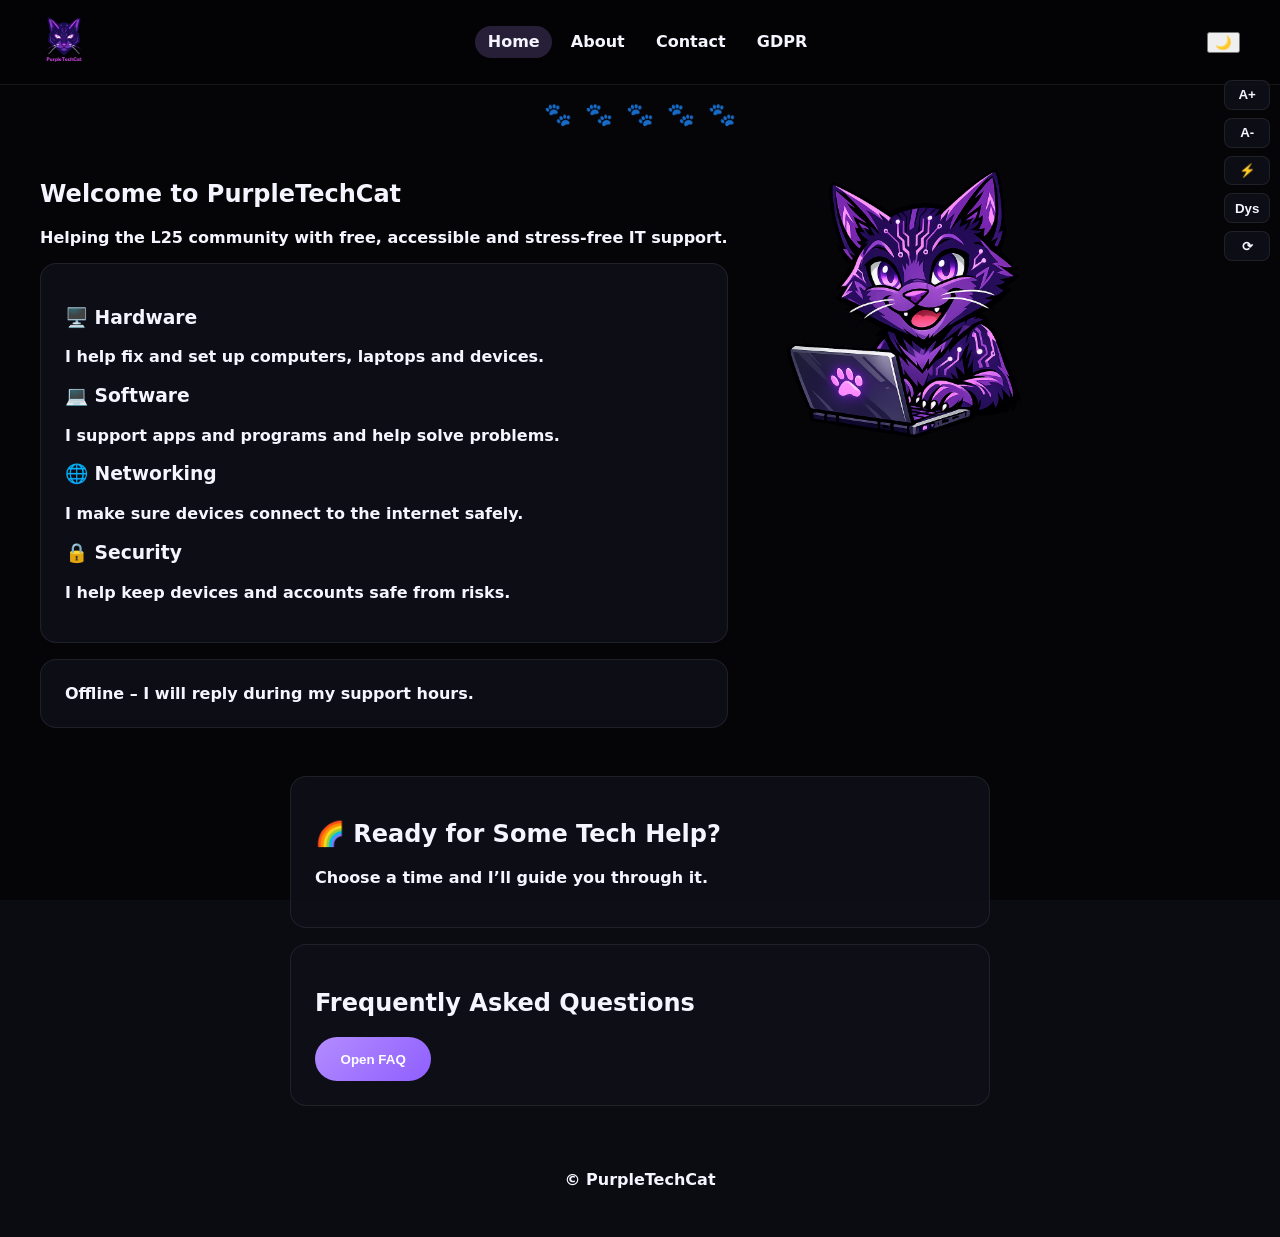
==== index.html @ 5ca33fa0 "Update stylesheet and script version in index.html" ====
<!DOCTYPE html>
<html lang="en">
<head>
  <meta charset="UTF-8">
  <meta name="viewport" content="width=device-width, initial-scale=1.0">
  <title>PurpleTechCat – Home</title>
  <link rel="stylesheet" href="styles.css?v=16">
</head>

<body class="theme-dark">

<header class="site-header">
  <div class="nav-container">
    <a href="index.html" class="logo">
      <img src="purpletechcatlogo.png" alt="PurpleTechCat Logo">
    </a>

    <nav>
      <a href="index.html" class="active">Home</a>
      <a href="about.html">About</a>
      <a href="contact.html">Contact</a>
      <a href="gdpr.html">GDPR</a>
    </nav>

    <button id="theme-toggle" class="theme-toggle-btn" aria-label="Toggle dark or light mode">🌙</button>
  </div>
</header>

<main id="main-content">

  <!-- Paw Animation -->
  <div class="paw-track">
    <span class="paw">🐾</span>
    <span class="paw">🐾</span>
    <span class="paw">🐾</span>
    <span class="paw">🐾</span>
    <span class="paw">🐾</span>
  </div>

  <!-- Accessibility Toolbar -->
  <div class="accessibility-toolbar" aria-label="Accessibility tools" role="region">
    <button type="button" class="a11y-btn" id="a11y-font-inc">A+</button>
    <button type="button" class="a11y-btn" id="a11y-font-dec">A-</button>
    <button type="button" class="a11y-btn" id="a11y-contrast-toggle">⚡</button>
    <button type="button" class="a11y-btn" id="a11y-dyslexic-toggle">Dys</button>
    <button type="button" class="a11y-btn" id="a11y-reset">⟳</button>
  </div>

  <!-- TWO-COLUMN LAYOUT -->
  <div class="content-with-cat">

    <!-- LEFT COLUMN -->
    <div class="content-left">

      <section class="hero">
        <h1 class="typing">Welcome to PurpleTechCat</h1>
        <p>Helping the L25 community with free, accessible and stress‑free IT support.</p>
      </section>

      <section class="card" aria-label="IT support services">
        <div class="service-card"><h3>🖥️ Hardware</h3><p>I help fix and set up computers, laptops and devices.</p></div>
        <div class="service-card"><h3>💻 Software</h3><p>I support apps and programs and help solve problems.</p></div>
        <div class="service-card"><h3>🌐 Networking</h3><p>I make sure devices connect to the internet safely.</p></div>
        <div class="service-card"><h3>🔒 Security</h3><p>I help keep devices and accounts safe from risks.</p></div>
      </section>

      <section class="card" aria-live="polite">
        <div id="statusBox"><span id="statusText">Checking status...</span></div>
      </section>

    </div>

    <!-- RIGHT COLUMN -->
    <div class="cat-right">
      <img src="happyitcat.png" alt="Happy IT Cat">
    </div>

  </div>

  <!-- BOOK IT SUPPORT -->
  <section class="card">
    <h2>🌈 Ready for Some Tech Help?</h2>
    <p>Choose a time and I’ll guide you through it.</p>

    <div class="booking-frame">
      <link href="https://calendar.google.com/calendar/scheduling-button-script.css" rel="stylesheet">
      <script src="https://calendar.google.com/calendar/scheduling-button-script.js" async></script>
      <script>
        (function() {
          var target = document.currentScript;
          window.addEventListener('load', function() {
            calendar.schedulingButton.load({
              url: 'https://calendar.google.com/calendar/appointments/schedules/AcZssZ1Vgl9g2jaRL83QUdQ8HwgLPEZI0bfZwefRbj59JMho2mUd840d69fUmgsqsMQSJpaM_ph-lG-i?gv=true',
              color: '#8E24AA',
              label: "Book IT Support",
              target,
            });
          });
        })();
      </script>
    </div>
  </section>

  <!-- FAQ SECTION -->
  <section class="card faq-card">
    <h2>Frequently Asked Questions</h2>
    <button id="open-faq" class="purple-btn">Open FAQ</button>
  </section>

  <!-- FAQ MODAL -->
  <div id="faq-modal" class="faq-modal" aria-hidden="true">
    <div class="faq-content" role="dialog" aria-labelledby="faqTitle">
      <button id="close-faq" class="faq-close" aria-label="Close FAQ">×</button>

      <h2 id="faqTitle">PurpleTechCat – FAQ</h2>

      <div class="faq-item"><h3>What is PurpleTechCat?</h3><p>PurpleTechCat is my personal project where I offer free, friendly IT help for the L25 community.</p></div>
      <div class="faq-item"><h3>What can you help with?</h3><p>I can help with slow devices, Wi‑Fi issues, email problems, passwords, new device setup, online safety, and more.</p></div>
      <div class="faq-item"><h3>Do you support gaming?</h3><p>Yes — consoles, PC gaming, parental controls, and connection issues.</p></div>
      <div class="faq-item"><h3>Do you support primary school devices?</h3><p>Yes — laptops, tablets, logins, homework platforms, and safe browsing.</p></div>
      <div class="faq-item"><h3>Do you help with insured devices?</h3><p>Yes — I help diagnose issues and prepare information for claims.</p></div>
      <div class="faq-item"><h3>What can’t you do?</h3><p>I don’t repair hardware, visit homes, or work on business servers.</p></div>
      <div class="faq-item"><h3>Is your help really free?</h3><p>Yes — PurpleTechCat is a free community service.</p></div>
      <div class="faq-item"><h3>When will you reply?</h3><p>I reply during my support hours: Tue–Wed 6pm–10pm, Thu 8pm–10pm, Sat–Sun 7am–10am.</p></div>
      <div class="faq-item"><h3>How do you book support?</h3><p>Use the booking button above to choose a time.</p></div>
      <div class="faq-item"><h3>Is my information safe?</h3><p>Yes — I only ask for the details needed to help you.</p></div>

    </div>
  </div>

</main>

<footer class="site-footer">
  <p>© PurpleTechCat</p>
</footer>

<script src="main.js?v=16"></script>
</body>
</html>
---- styles.css ----
/* =========================================================
   ROOT VARIABLES
   ========================================================= */
:root {
  --bg-page: #0b0b12;
  --bg-card: rgba(15, 15, 25, 0.9);
  --text-main: #f5f5ff;
  --accent: #b38cff;
  --accent-soft: rgba(179, 140, 255, 0.2);
  --border-subtle: rgba(255, 255, 255, 0.08);
  --danger: #ff6b6b;
  --font-main: system-ui, -apple-system, "Segoe UI", sans-serif;
}

/* Light theme */
.theme-light {
  --bg-page: #f5f5ff;
  --bg-card: rgba(255,255,255,0.85);
  --text-main: #1a1a1a;
  --accent: #7a4cff;
  --accent-soft: rgba(122, 76, 255, 0.2);
  --border-subtle: rgba(0,0,0,0.1);
}

/* =========================================================
   BASE
   ========================================================= */
body {
  margin: 0;
  font-family: var(--font-main);
  color: var(--text-main);
  background: var(--bg-page);
  font-weight: bold;
  position: relative;
}

body::before {
  content: "";
  position: fixed;
  inset: 0;
  background: rgba(0,0,0,0.55);
  pointer-events: none;
  z-index: -1;
}

/* =========================================================
   HEADER
   ========================================================= */
.site-header {
  padding: 1rem 0;
  backdrop-filter: blur(10px);
  background: rgba(0,0,0,0.25);
  border-bottom: 1px solid var(--border-subtle);
}

.nav-container {
  width: min(1200px, 100% - 2rem);
  margin: auto;
  display: flex;
  justify-content: space-between;
  align-items: center;
}

.logo img {
  height: 48px;
}

nav a {
  color: var(--text-main);
  text-decoration: none;
  padding: 0.4rem 0.8rem;
  border-radius: 999px;
  transition: background 0.2s ease;
}

nav a:hover,
nav a.active {
  background: var(--accent-soft);
}

/* =========================================================
   LAYOUT
   ========================================================= */
.content-with-cat {
  display: flex;
  gap: 2rem;
  width: min(1200px, 100% - 2rem);
  margin: 2rem auto;
}

.cat-right img {
  width: 320px;
}

@media (max-width: 900px) {
  .content-with-cat {
    flex-direction: column;
    text-align: center;
  }
  .cat-right img {
    width: 240px;
  }
}

/* =========================================================
   CARDS
   ========================================================= */
.card {
  background: var(--bg-card);
  padding: 1.5rem;
  border-radius: 1rem;
  border: 1px solid var(--border-subtle);
  margin: 1rem auto;
  max-width: 650px;
  animation: fadeInUp 0.6s ease;
}

/* =========================================================
   BUTTONS
   ========================================================= */
.purple-btn,
.primary-btn {
  background: linear-gradient(135deg, #b38cff, #8f5fff);
  color: #fff;
  padding: 0.9rem 1.6rem;
  border-radius: 999px;
  border: none;
  cursor: pointer;
  font-weight: bold;
  text-decoration: none;
  display: inline-block;
  transition: transform 0.15s ease, box-shadow 0.15s ease;
}

.purple-btn:hover,
.primary-btn:hover {
  transform: translateY(-2px);
  box-shadow: 0 4px 12px rgba(179, 140, 255, 0.4);
}

/* =========================================================
   ACCESSIBILITY
   ========================================================= */
.accessibility-toolbar {
  position: fixed;
  right: 10px;
  top: 80px;
  display: flex;
  flex-direction: column;
  gap: 0.5rem;
}

.a11y-btn {
  background: var(--bg-card);
  border: 1px solid var(--border-subtle);
  padding: 0.4rem 0.6rem;
  border-radius: 0.5rem;
  cursor: pointer;
  color: var(--text-main);
  font-weight: bold;
}

.a11y-btn:hover {
  background: var(--accent-soft);
}

/* Font size */
.font-small { font-size: 0.9rem; }
.font-large { font-size: 1.15rem; }
.font-xlarge { font-size: 1.3rem; }

/* High contrast */
.high-contrast {
  --bg-page: #000;
  --bg-card: #000;
  --text-main: #fff;
  --accent: #ffea00;
  --accent-soft: rgba(255, 234, 0, 0.2);
  --border-subtle: #fff;
}

/* Dyslexia font */
.dyslexic-font {
  font-family: "OpenDyslexic", Arial, sans-serif;
}

/* =========================================================
   PAW ANIMATION
   ========================================================= */
.paw-track {
  display: flex;
  justify-content: center;
  gap: 0.8rem;
  margin: 1rem 0;
}

.paw {
  font-size: 1.4rem;
  animation: pawWalk 1.2s ease-in-out infinite;
}

.paw:nth-child(1) { animation-delay: 0s; }
.paw:nth-child(2) { animation-delay: 0.1s; }
.paw:nth-child(3) { animation-delay: 0.2s; }
.paw:nth-child(4) { animation-delay: 0.3s; }
.paw:nth-child(5) { animation-delay: 0.4s; }

@keyframes pawWalk {
  0%   { transform: translateY(0); opacity: 0.3; }
  50%  { transform: translateY(-6px); opacity: 1; }
  100% { transform: translateY(0); opacity: 0.3; }
}

/* =========================================================
   FAQ MODAL
   ========================================================= */
.faq-modal {
  display: none;
  position: fixed;
  inset: 0;
  background: rgba(0,0,0,0.7);
  backdrop-filter: blur(4px);
  z-index: 9999;
  padding: 2rem;
}

.faq-modal.visible {
  display: block;
}

.faq-content {
  background: #0f0f1a;
  max-width: 600px;
  width: 90%;
  margin: 60px auto;

  padding: 25px;
  border-radius: 12px;

  position: relative;

  max-height: 80vh;      /* ✅ keeps inside screen */
  overflow-y: auto;      /* ✅ enables vertical scroll */
}

.faq-close {
  background: none;
  border: none;
  color: var(--text-main);
  font-size: 2rem;
  cursor: pointer;
  float: right;
}

/* =========================================================
   PROFILE PHOTO
   ========================================================= */
.bio-photo {
  width: 160px;
  height: 160px;
  border-radius: 50%;
  object-fit: cover;
  display: block;
  margin: 0 auto 1rem;
  border: 3px solid var(--accent);
}

/* =========================================================
   FOOTER
   ========================================================= */
.site-footer {
  text-align: center;
  padding: 2rem;
}

/* =========================================================
   ANIMATIONS
   ========================================================= */
@keyframes fadeInUp {
  from { opacity: 0; transform: translateY(20px); }
  to   { opacity: 1; transform: translateY(0); }
}
/* Contact form container */
.contact-form {
  max-width: 500px;
  margin: 0 auto;
  padding: 20px;
}

/* All inputs, selects, and textarea */
.contact-form input,
.contact-form select,
.contact-form textarea {
  width: 100%;
  padding: 12px;
  margin: 10px 0;
  border-radius: 8px;
  border: 1px solid #ccc;
  font-size: 16px;
  box-sizing: border-box;
}

/* Fix dropdown arrow alignment */
.contact-form select {
  appearance: none;
  background-color: #fff;
}

/* Button styling */
.contact-form button {
  width: 100%;
  padding: 14px;
  background: #7a3cff;
  color: white;
  border: none;
  border-radius: 8px;
  font-size: 18px;
  cursor: pointer;
}

.contact-form button:hover {
  background: #692fe0;
}
/* Skip link (accessibility) */
.skip-link {
  position: absolute;
  top: -40px;
  left: 0;
  background: #7a3cff;
  color: white;
  padding: 10px 15px;
  border-radius: 6px;
  z-index: 1000;
  transition: top 0.3s ease;
}

/* Show only when focused */
.skip-link:focus {
  top: 10px;
}
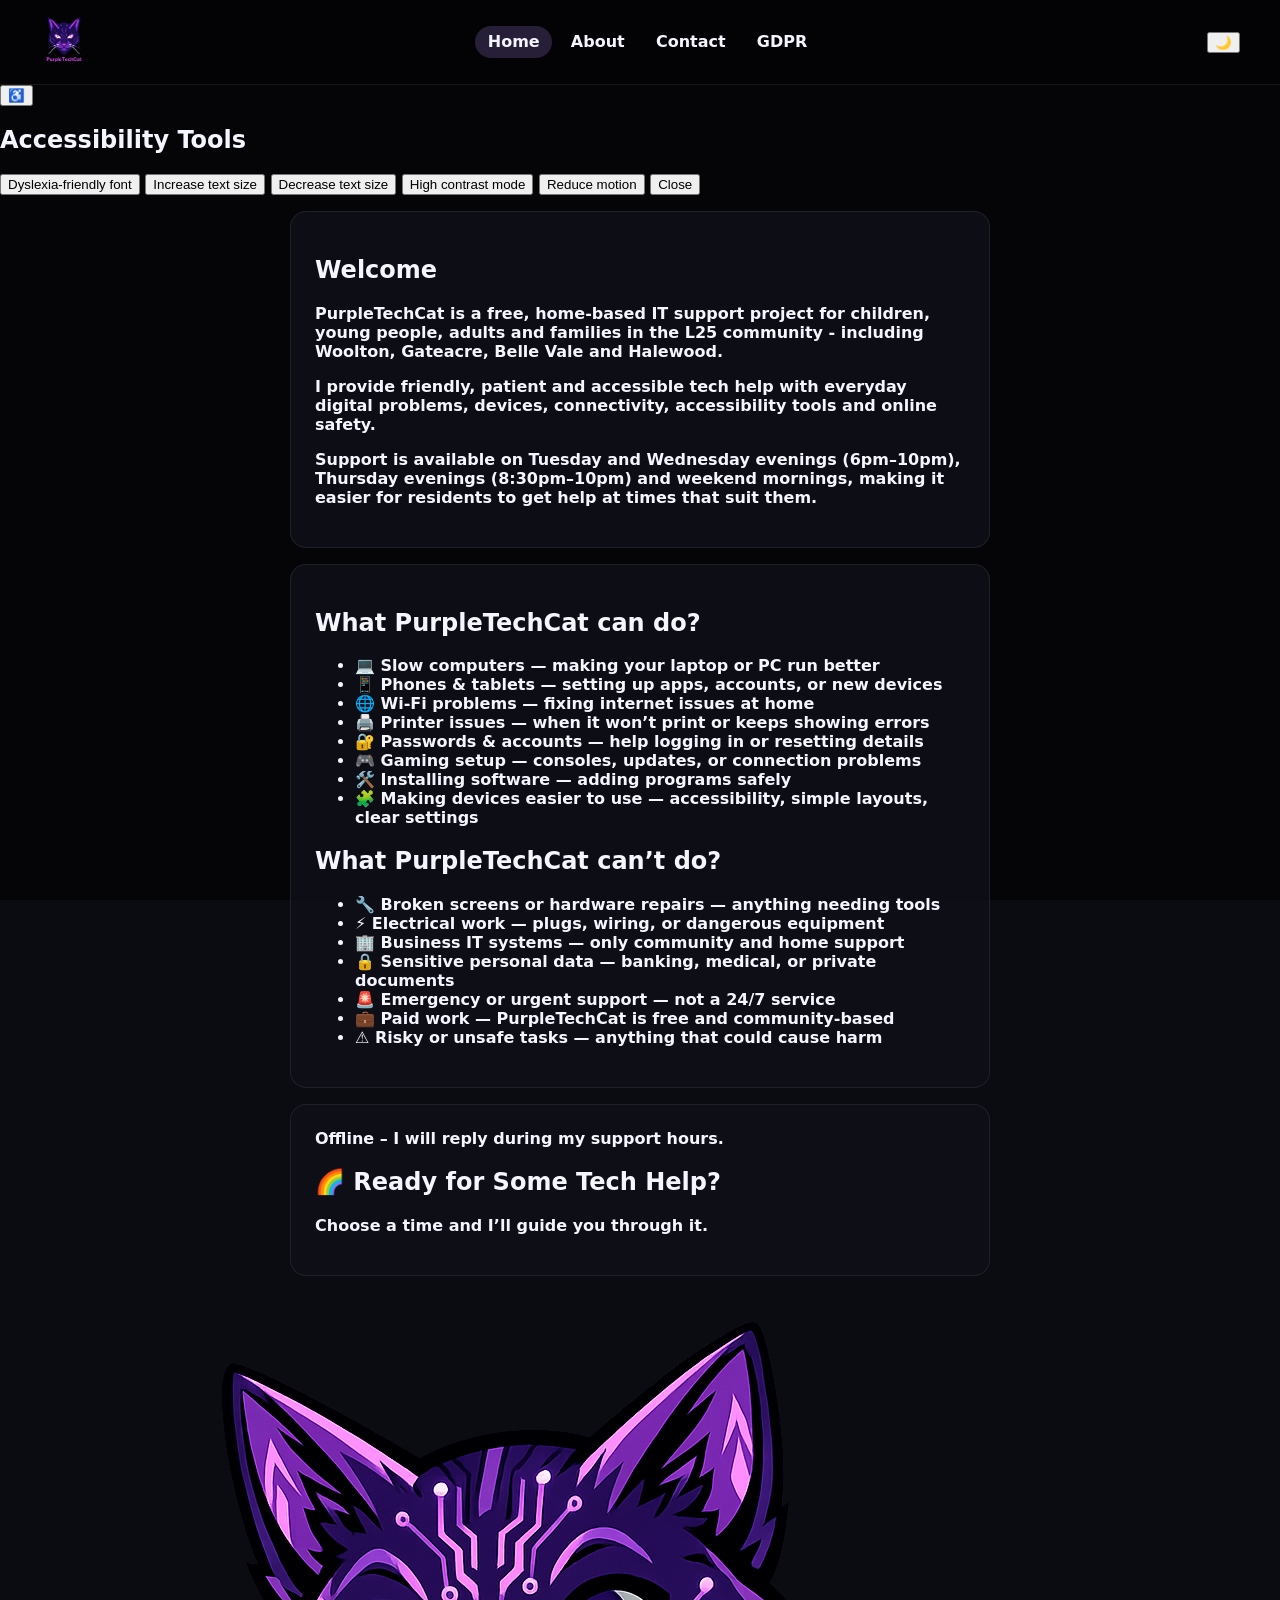
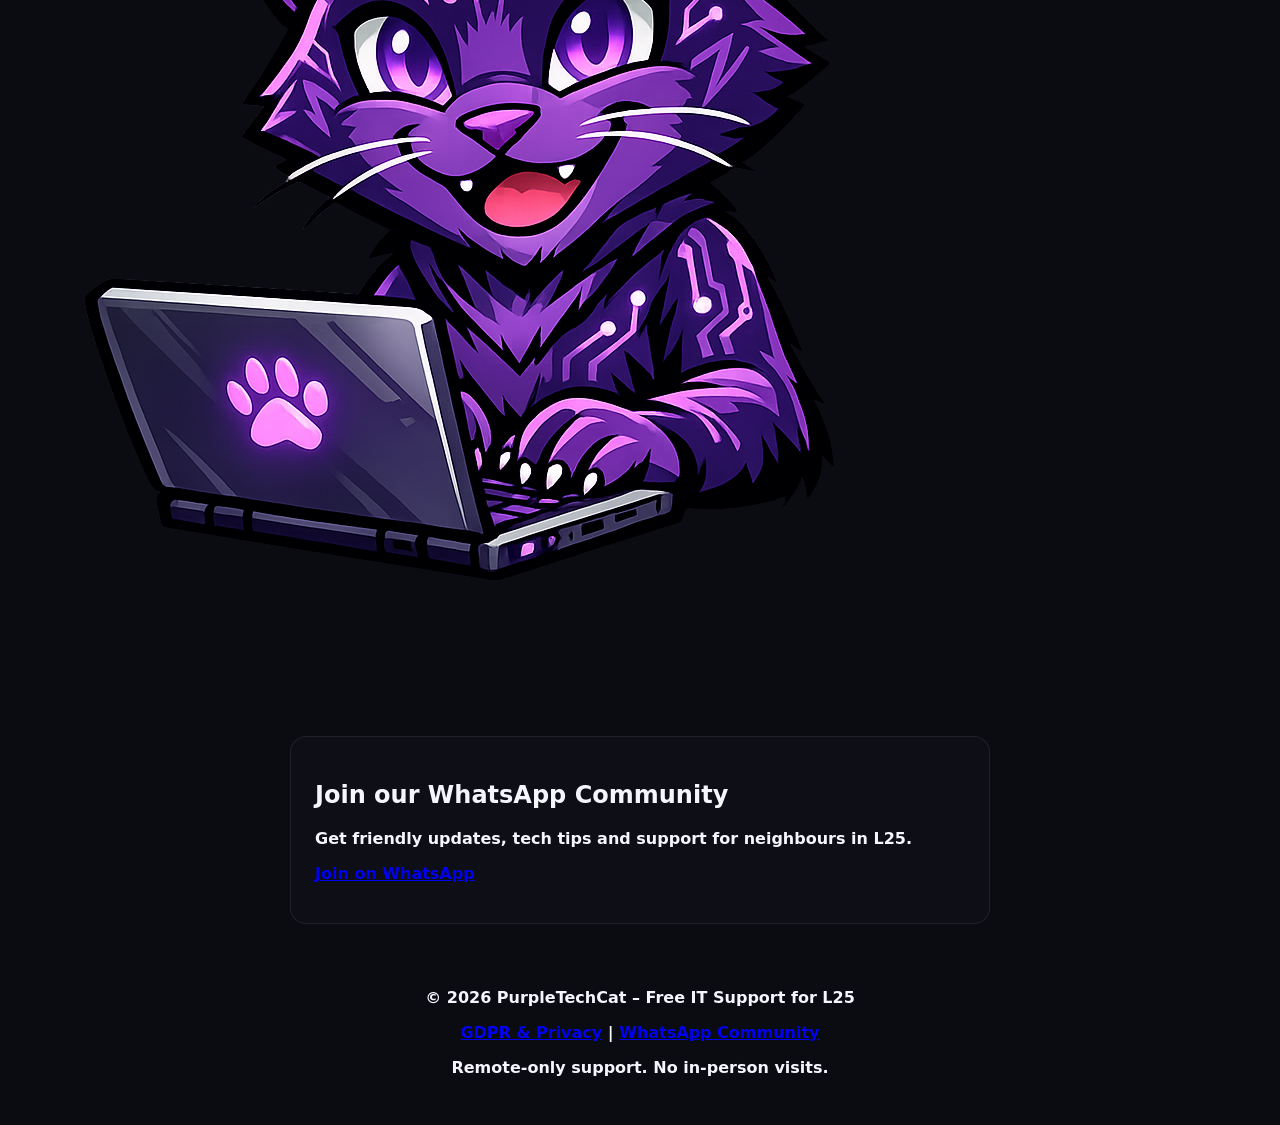
==== commit e8a88182: "Update services offered and limitations for PurpleTechCat" ====
--- a/index.html
+++ b/index.html
@@ -1,139 +1,141 @@
-<!DOCTYPE html>
+<!doctype html>
 <html lang="en">
 <head>
-  <meta charset="UTF-8">
-  <meta name="viewport" content="width=device-width, initial-scale=1.0">
+  <meta charset="utf-8">
   <title>PurpleTechCat – Home</title>
-  <link rel="stylesheet" href="styles.css?v=16">
+  <meta name="viewport" content="width=device-width, initial-scale=1">
+  <link rel="stylesheet" href="styles.css">
 </head>
 
-<body class="theme-dark">
+<body>
+  <header class="site-header">
+    <div class="nav-container">
 
-<header class="site-header">
-  <div class="nav-container">
-    <a href="index.html" class="logo">
-      <img src="purpletechcatlogo.png" alt="PurpleTechCat Logo">
-    </a>
+      <!-- Clickable logo with correct filename -->
+      <a href="index.html" class="logo">
+        <img src="purpletechcatlogo.png" alt="PurpleTechCat logo">
+      </a>
 
-    <nav>
-      <a href="index.html" class="active">Home</a>
-      <a href="about.html">About</a>
-      <a href="contact.html">Contact</a>
-      <a href="gdpr.html">GDPR</a>
-    </nav>
+      <nav>
+        <a href="index.html" class="active">Home</a>
+        <a href="about.html">About</a>
+        <a href="contact.html">Contact</a>
+        <a href="gdpr.html">GDPR</a>
+      </nav>
 
-    <button id="theme-toggle" class="theme-toggle-btn" aria-label="Toggle dark or light mode">🌙</button>
-  </div>
-</header>
+      <button id="theme-toggle" class="theme-toggle" aria-label="Toggle light/dark mode">🌙</button>
+    </div>
+  </header>
 
-<main id="main-content">
+  <main>
 
-  <!-- Paw Animation -->
-  <div class="paw-track">
-    <span class="paw">🐾</span>
-    <span class="paw">🐾</span>
-    <span class="paw">🐾</span>
-    <span class="paw">🐾</span>
-    <span class="paw">🐾</span>
-  </div>
+    <!-- Floating Accessibility Button -->
+    <button id="a11y-open" class="a11y-floating-btn" aria-label="Accessibility menu">
+      ♿
+    </button>
 
-  <!-- Accessibility Toolbar -->
-  <div class="accessibility-toolbar" aria-label="Accessibility tools" role="region">
-    <button type="button" class="a11y-btn" id="a11y-font-inc">A+</button>
-    <button type="button" class="a11y-btn" id="a11y-font-dec">A-</button>
-    <button type="button" class="a11y-btn" id="a11y-contrast-toggle">⚡</button>
-    <button type="button" class="a11y-btn" id="a11y-dyslexic-toggle">Dys</button>
-    <button type="button" class="a11y-btn" id="a11y-reset">⟳</button>
-  </div>
+    <!-- Accessibility Panel -->
+<div id="a11y-panel" class="a11y-panel">
+  <h2>Accessibility Tools</h2>
 
-  <!-- TWO-COLUMN LAYOUT -->
-  <div class="content-with-cat">
+  <button class="a11y-tool" onclick="toggleDyslexia()">Dyslexia‑friendly font</button>
+  <button class="a11y-tool" onclick="increaseText()">Increase text size</button>
+  <button class="a11y-tool" onclick="decreaseText()">Decrease text size</button>
+  <button class="a11y-tool" onclick="toggleContrast()">High contrast mode</button>
+  <button class="a11y-tool" onclick="toggleMotion()">Reduce motion</button>
 
-    <!-- LEFT COLUMN -->
-    <div class="content-left">
+  <button id="a11y-close" class="a11y-close">Close</button>
+</div>
 
-      <section class="hero">
-        <h1 class="typing">Welcome to PurpleTechCat</h1>
-        <p>Helping the L25 community with free, accessible and stress‑free IT support.</p>
-      </section>
+    <section class="card">
+      <h1>Welcome</h1>
+      <p>PurpleTechCat is a free, home‑based IT support project for children, young people, adults and families in the L25 community - including Woolton, Gateacre, Belle Vale and Halewood.</p>
+      <p>I provide friendly, patient and accessible tech help with everyday digital problems, devices, connectivity, accessibility tools and online safety.</p>
+      <p>Support is available on Tuesday and Wednesday evenings (6pm–10pm), Thursday evenings (8:30pm–10pm) and weekend mornings, making it easier for residents to get help at times that suit them.</p>
+    </section>
 
-      <section class="card" aria-label="IT support services">
-        <div class="service-card"><h3>🖥️ Hardware</h3><p>I help fix and set up computers, laptops and devices.</p></div>
-        <div class="service-card"><h3>💻 Software</h3><p>I support apps and programs and help solve problems.</p></div>
-        <div class="service-card"><h3>🌐 Networking</h3><p>I make sure devices connect to the internet safely.</p></div>
-        <div class="service-card"><h3>🔒 Security</h3><p>I help keep devices and accounts safe from risks.</p></div>
-      </section>
+<section class="card">
+      <h2>What PurpleTechCat can do?</h2>
+  <ul>
+<li>💻 Slow computers — making your laptop or PC run better</li>
+<li>📱 Phones & tablets — setting up apps, accounts, or new devices</li>
+<li>🌐 Wi‑Fi problems — fixing internet issues at home</li>
+<li>🖨️ Printer issues — when it won’t print or keeps showing errors</li>
+<li>🔐 Passwords & accounts — help logging in or resetting details</li>
+<li>🎮 Gaming setup — consoles, updates, or connection problems</li>
+<li>🛠️ Installing software — adding programs safely</li>
+<li>🧩 Making devices easier to use — accessibility, simple layouts, clear settings</li>
+  </ul>
 
-      <section class="card" aria-live="polite">
-        <div id="statusBox"><span id="statusText">Checking status...</span></div>
-      </section>
+  <h2>What PurpleTechCat can’t do?</h2>
+  <ul>
+<li>🔧 Broken screens or hardware repairs — anything needing tools</li>
+<li>⚡ Electrical work — plugs, wiring, or dangerous equipment</li>
+<li>🏢 Business IT systems — only community and home support</li>
+<li>🔒 Sensitive personal data — banking, medical, or private documents</li>
+<li>🚨 Emergency or urgent support — not a 24/7 service</li>
+<li>💼 Paid work — PurpleTechCat is free and community‑based</li>
+<li>⚠️ Risky or unsafe tasks — anything that could cause harm</li>
+  </ul>
+    </section>
+    
+    <section class="support-row">
 
-    </div>
+      <!-- LEFT: STATUS + BOOKING -->
+      <div class="support-card card">
+        <div id="statusBox">
+          <span id="statusText">Checking status...</span>
+        </div>
+        
+        <div class="booking-section">
+          <h2>🌈 Ready for Some Tech Help?</h2>
+          <p>Choose a time and I’ll guide you through it.</p>
 
-    <!-- RIGHT COLUMN -->
-    <div class="cat-right">
-      <img src="happyitcat.png" alt="Happy IT Cat">
-    </div>
+          <div class="booking-frame">
+            <div id="bookingButtonMount"></div>
 
-  </div>
+            <link href="https://calendar.google.com/calendar/scheduling-button-script.css" rel="stylesheet">
+            <script src="https://calendar.google.com/calendar/scheduling-button-script.js" async></script>
+            <script>
+              window.addEventListener('load', function () {
+                if (window.calendar && document.getElementById("bookingButtonMount")) {
+                  calendar.schedulingButton.load({
+                    url: "https://calendar.google.com/calendar/appointments/schedules/AcZssZ1Vgl9g2jaRL83QUdQ8HwgLPEZI0bfZwefRbj59JMho2mUd840d69fUmgsqsMQSJpaM_ph-lG-i?gv=true",
+                    color: "#8e24aa",
+                    label: "Book IT Support",
+                    target: document.getElementById("bookingButtonMount")
+                  });
+                }
+              });
+            </script>
+          </div>
+        </div>
+      </div>
 
-  <!-- BOOK IT SUPPORT -->
-  <section class="card">
-    <h2>🌈 Ready for Some Tech Help?</h2>
-    <p>Choose a time and I’ll guide you through it.</p>
+      <!-- RIGHT: CAT -->
+      <div class="support-cat">
+        <img src="happyitcat.png" alt="Happy IT Cat">
+      </div>
+    </section>
 
-    <div class="booking-frame">
-      <link href="https://calendar.google.com/calendar/scheduling-button-script.css" rel="stylesheet">
-      <script src="https://calendar.google.com/calendar/scheduling-button-script.js" async></script>
-      <script>
-        (function() {
-          var target = document.currentScript;
-          window.addEventListener('load', function() {
-            calendar.schedulingButton.load({
-              url: 'https://calendar.google.com/calendar/appointments/schedules/AcZssZ1Vgl9g2jaRL83QUdQ8HwgLPEZI0bfZwefRbj59JMho2mUd840d69fUmgsqsMQSJpaM_ph-lG-i?gv=true',
-              color: '#8E24AA',
-              label: "Book IT Support",
-              target,
-            });
-          });
-        })();
-      </script>
-    </div>
-  </section>
+    <section class="card">
+  <h2>Join our WhatsApp Community</h2>
+  <p>Get friendly updates, tech tips and support for neighbours in L25.</p>
+  <p><a href="https://chat.whatsapp.com/DKoqkCrFlrTJIDIJePT5j7" class="whatsapp-button">Join on WhatsApp</a></p>
+</section>
 
-  <!-- FAQ SECTION -->
-  <section class="card faq-card">
-    <h2>Frequently Asked Questions</h2>
-    <button id="open-faq" class="purple-btn">Open FAQ</button>
-  </section>
+  </main>
 
-  <!-- FAQ MODAL -->
-  <div id="faq-modal" class="faq-modal" aria-hidden="true">
-    <div class="faq-content" role="dialog" aria-labelledby="faqTitle">
-      <button id="close-faq" class="faq-close" aria-label="Close FAQ">×</button>
+  <script src="main.js"></script>
 
-      <h2 id="faqTitle">PurpleTechCat – FAQ</h2>
-
-      <div class="faq-item"><h3>What is PurpleTechCat?</h3><p>PurpleTechCat is my personal project where I offer free, friendly IT help for the L25 community.</p></div>
-      <div class="faq-item"><h3>What can you help with?</h3><p>I can help with slow devices, Wi‑Fi issues, email problems, passwords, new device setup, online safety, and more.</p></div>
-      <div class="faq-item"><h3>Do you support gaming?</h3><p>Yes — consoles, PC gaming, parental controls, and connection issues.</p></div>
-      <div class="faq-item"><h3>Do you support primary school devices?</h3><p>Yes — laptops, tablets, logins, homework platforms, and safe browsing.</p></div>
-      <div class="faq-item"><h3>Do you help with insured devices?</h3><p>Yes — I help diagnose issues and prepare information for claims.</p></div>
-      <div class="faq-item"><h3>What can’t you do?</h3><p>I don’t repair hardware, visit homes, or work on business servers.</p></div>
-      <div class="faq-item"><h3>Is your help really free?</h3><p>Yes — PurpleTechCat is a free community service.</p></div>
-      <div class="faq-item"><h3>When will you reply?</h3><p>I reply during my support hours: Tue–Wed 6pm–10pm, Thu 8pm–10pm, Sat–Sun 7am–10am.</p></div>
-      <div class="faq-item"><h3>How do you book support?</h3><p>Use the booking button above to choose a time.</p></div>
-      <div class="faq-item"><h3>Is my information safe?</h3><p>Yes — I only ask for the details needed to help you.</p></div>
-
-    </div>
-  </div>
-
-</main>
-
-<footer class="site-footer">
-  <p>© PurpleTechCat</p>
+  <footer class="site-footer">
+  <p>© 2026 PurpleTechCat – Free IT Support for L25</p>
+  <p>
+    <a href="gdpr.html">GDPR & Privacy</a> |
+    <a href="https://chat.whatsapp.com/DKoqkCrFlrTJIDJePT5j7">WhatsApp Community</a>
+  </p>
+  <p class="footer-note">Remote‑only support. No in‑person visits.</p>
 </footer>
 
-<script src="main.js?v=16"></script>
 </body>
 </html>
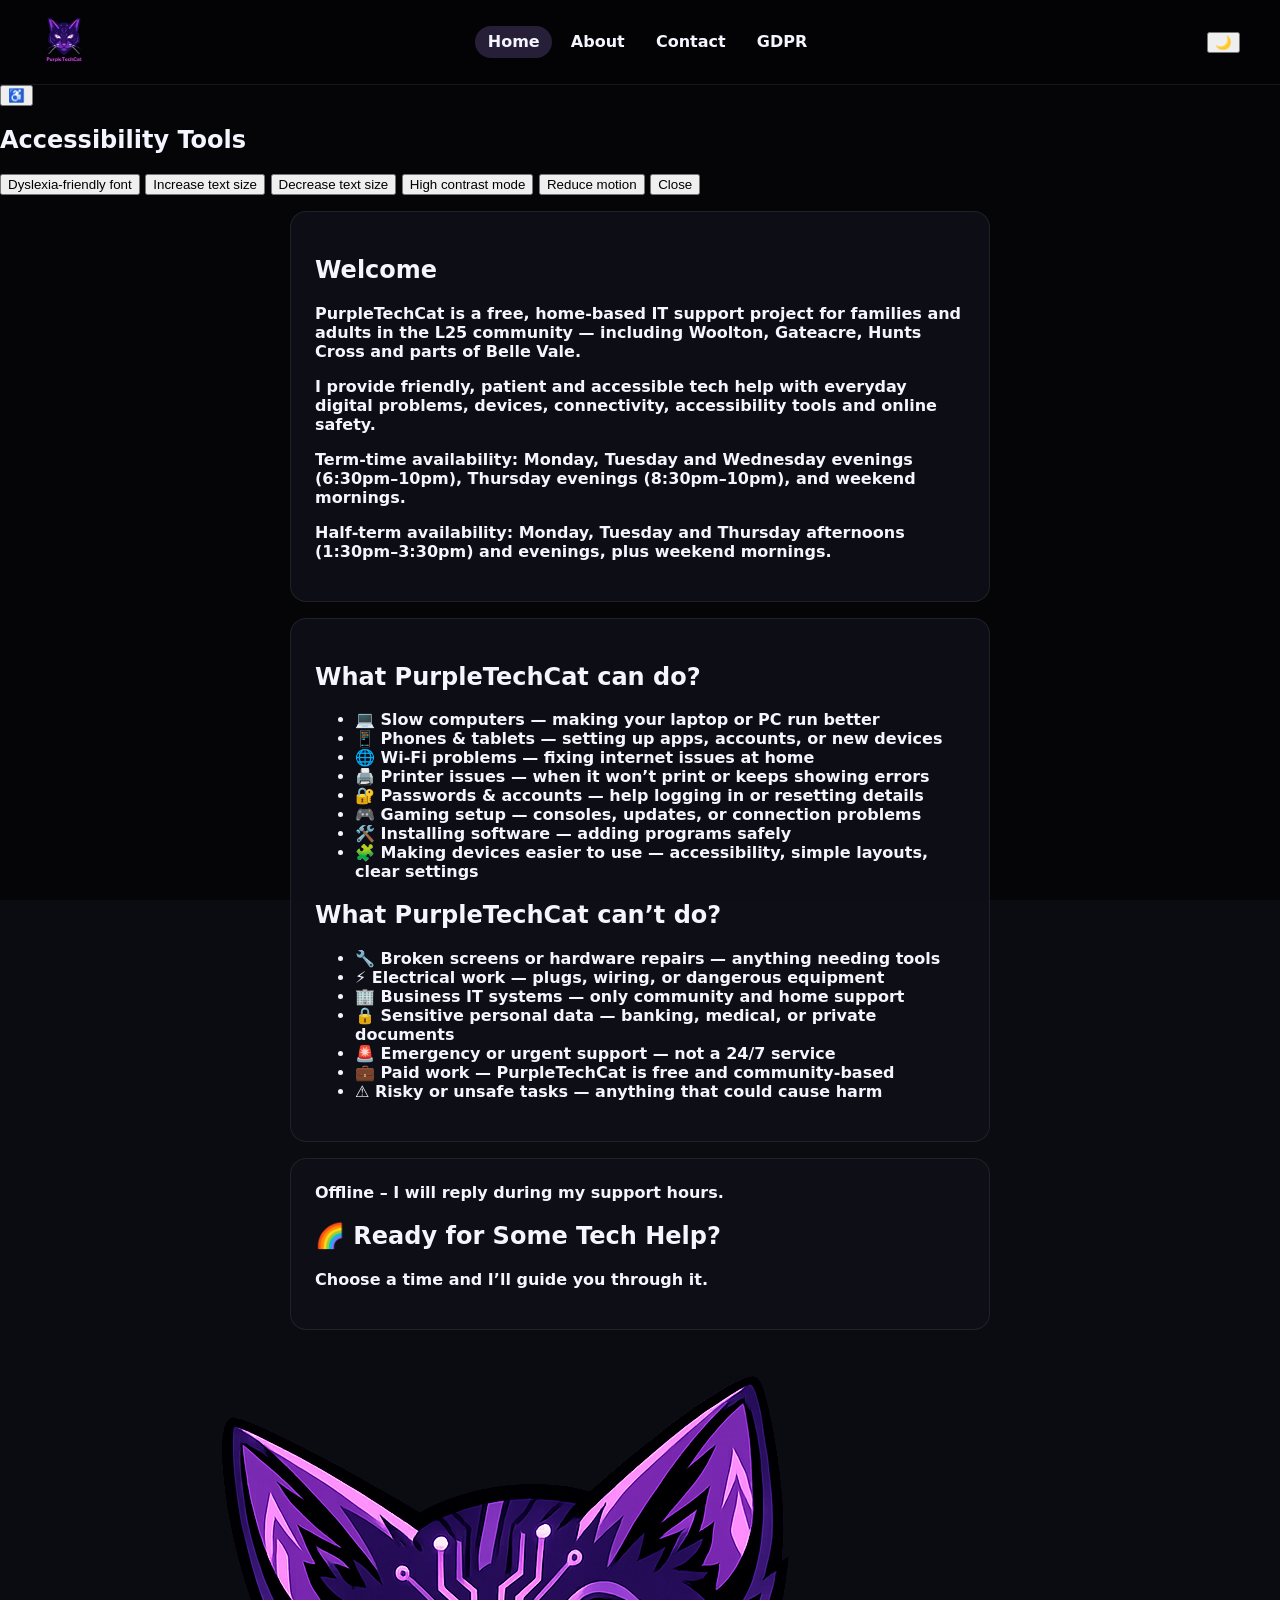
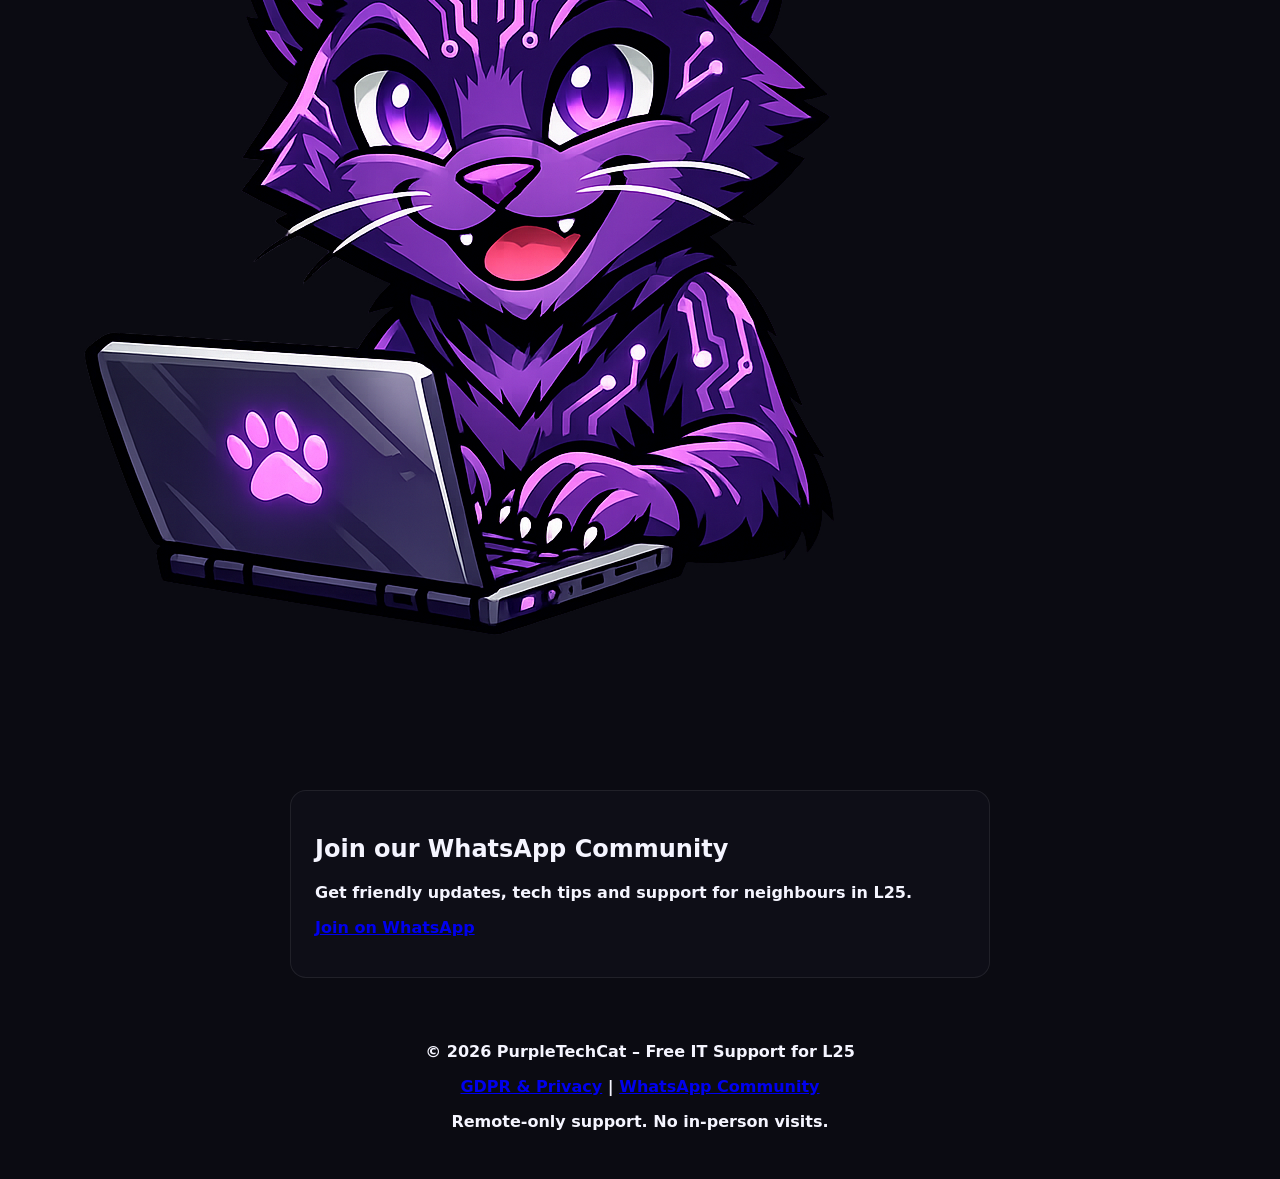
==== commit 36a321f9: "Revise PurpleTechCat service information in index.html Updated service description and availability " ====
--- a/index.html
+++ b/index.html
@@ -49,9 +49,10 @@
 
     <section class="card">
       <h1>Welcome</h1>
-      <p>PurpleTechCat is a free, home‑based IT support project for children, young people, adults and families in the L25 community - including Woolton, Gateacre, Belle Vale and Halewood.</p>
-      <p>I provide friendly, patient and accessible tech help with everyday digital problems, devices, connectivity, accessibility tools and online safety.</p>
-      <p>Support is available on Tuesday and Wednesday evenings (6pm–10pm), Thursday evenings (8:30pm–10pm) and weekend mornings, making it easier for residents to get help at times that suit them.</p>
+      <p>PurpleTechCat is a free, home‑based IT support project for families and adults in the L25 community — including Woolton, Gateacre, Hunts Cross and parts of Belle Vale.</p>
+<p>I provide friendly, patient and accessible tech help with everyday digital problems, devices, connectivity, accessibility tools and online safety.</p>
+<p><strong>Term‑time availability:</strong> Monday, Tuesday and Wednesday evenings (6:30pm–10pm), Thursday evenings (8:30pm–10pm), and weekend mornings.</p>
+<p><strong>Half‑term availability:</strong> Monday, Tuesday and Thursday afternoons (1:30pm–3:30pm) and evenings, plus weekend mornings.</p>
     </section>
 
 <section class="card">
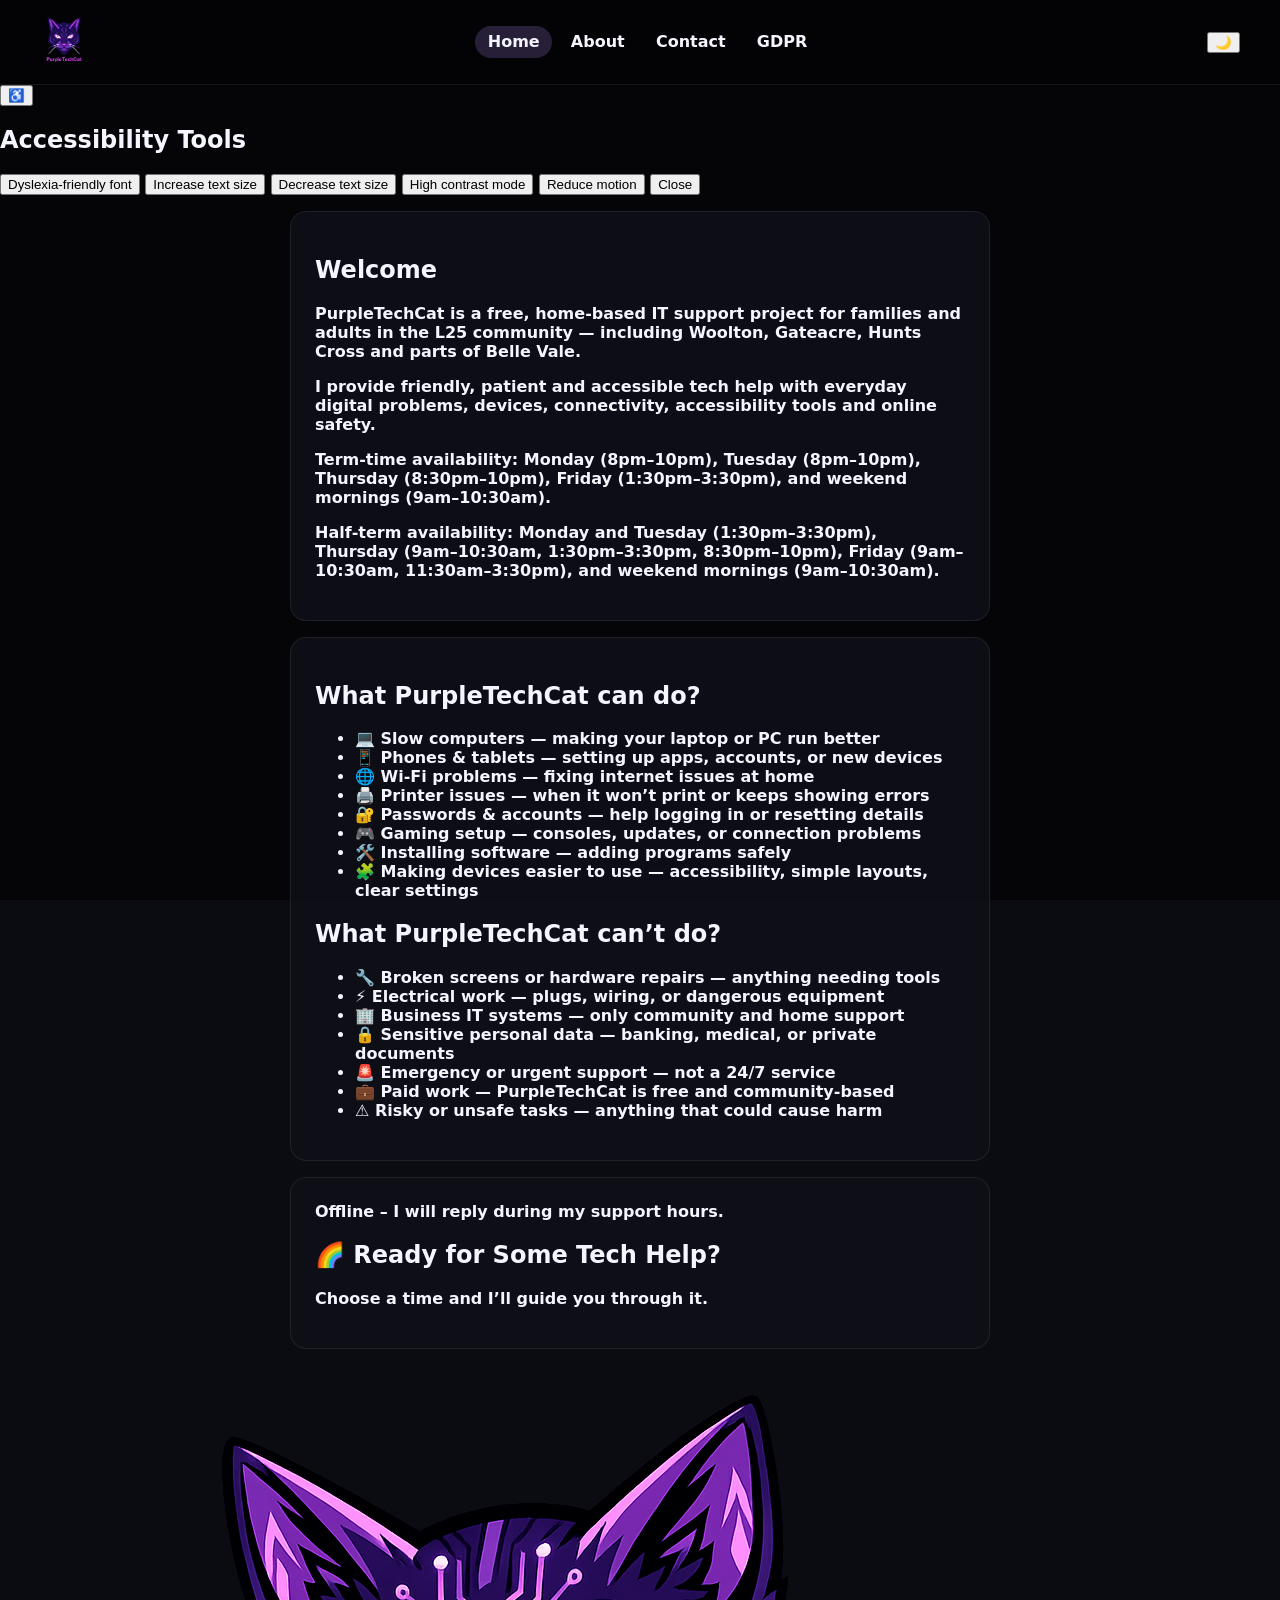
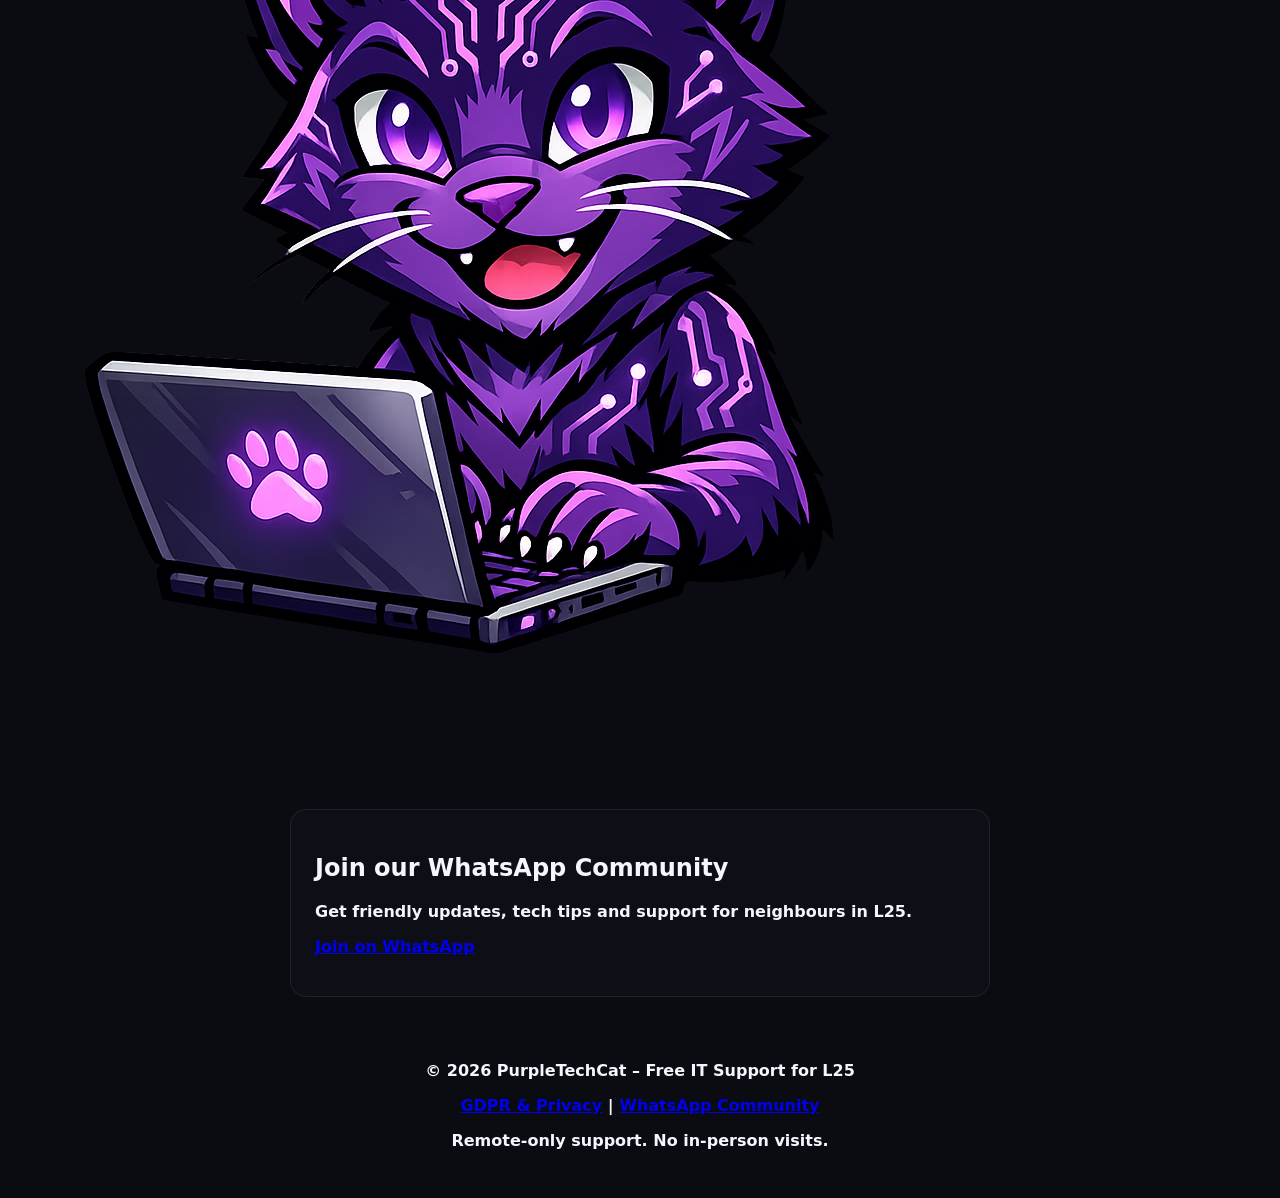
==== commit d9fab491: "Revise term-time and half-term availability Updated availability details for term-time and half-term" ====
--- a/index.html
+++ b/index.html
@@ -51,8 +51,13 @@
       <h1>Welcome</h1>
       <p>PurpleTechCat is a free, home‑based IT support project for families and adults in the L25 community — including Woolton, Gateacre, Hunts Cross and parts of Belle Vale.</p>
 <p>I provide friendly, patient and accessible tech help with everyday digital problems, devices, connectivity, accessibility tools and online safety.</p>
-<p><strong>Term‑time availability:</strong> Monday, Tuesday and Wednesday evenings (6:30pm–10pm), Thursday evenings (8:30pm–10pm), and weekend mornings.</p>
-<p><strong>Half‑term availability:</strong> Monday, Tuesday and Thursday afternoons (1:30pm–3:30pm) and evenings, plus weekend mornings.</p>
+
+<p><strong>Term‑time availability:</strong> 
+Monday (8pm–10pm), Tuesday (8pm–10pm), Thursday (8:30pm–10pm), Friday (1:30pm–3:30pm), and weekend mornings (9am–10:30am).</p>
+
+<p><strong>Half‑term availability:</strong> 
+Monday and Tuesday (1:30pm–3:30pm), Thursday (9am–10:30am, 1:30pm–3:30pm, 8:30pm–10pm), Friday (9am–10:30am, 11:30am–3:30pm), and weekend mornings (9am–10:30am).</p>
+
     </section>
 
 <section class="card">
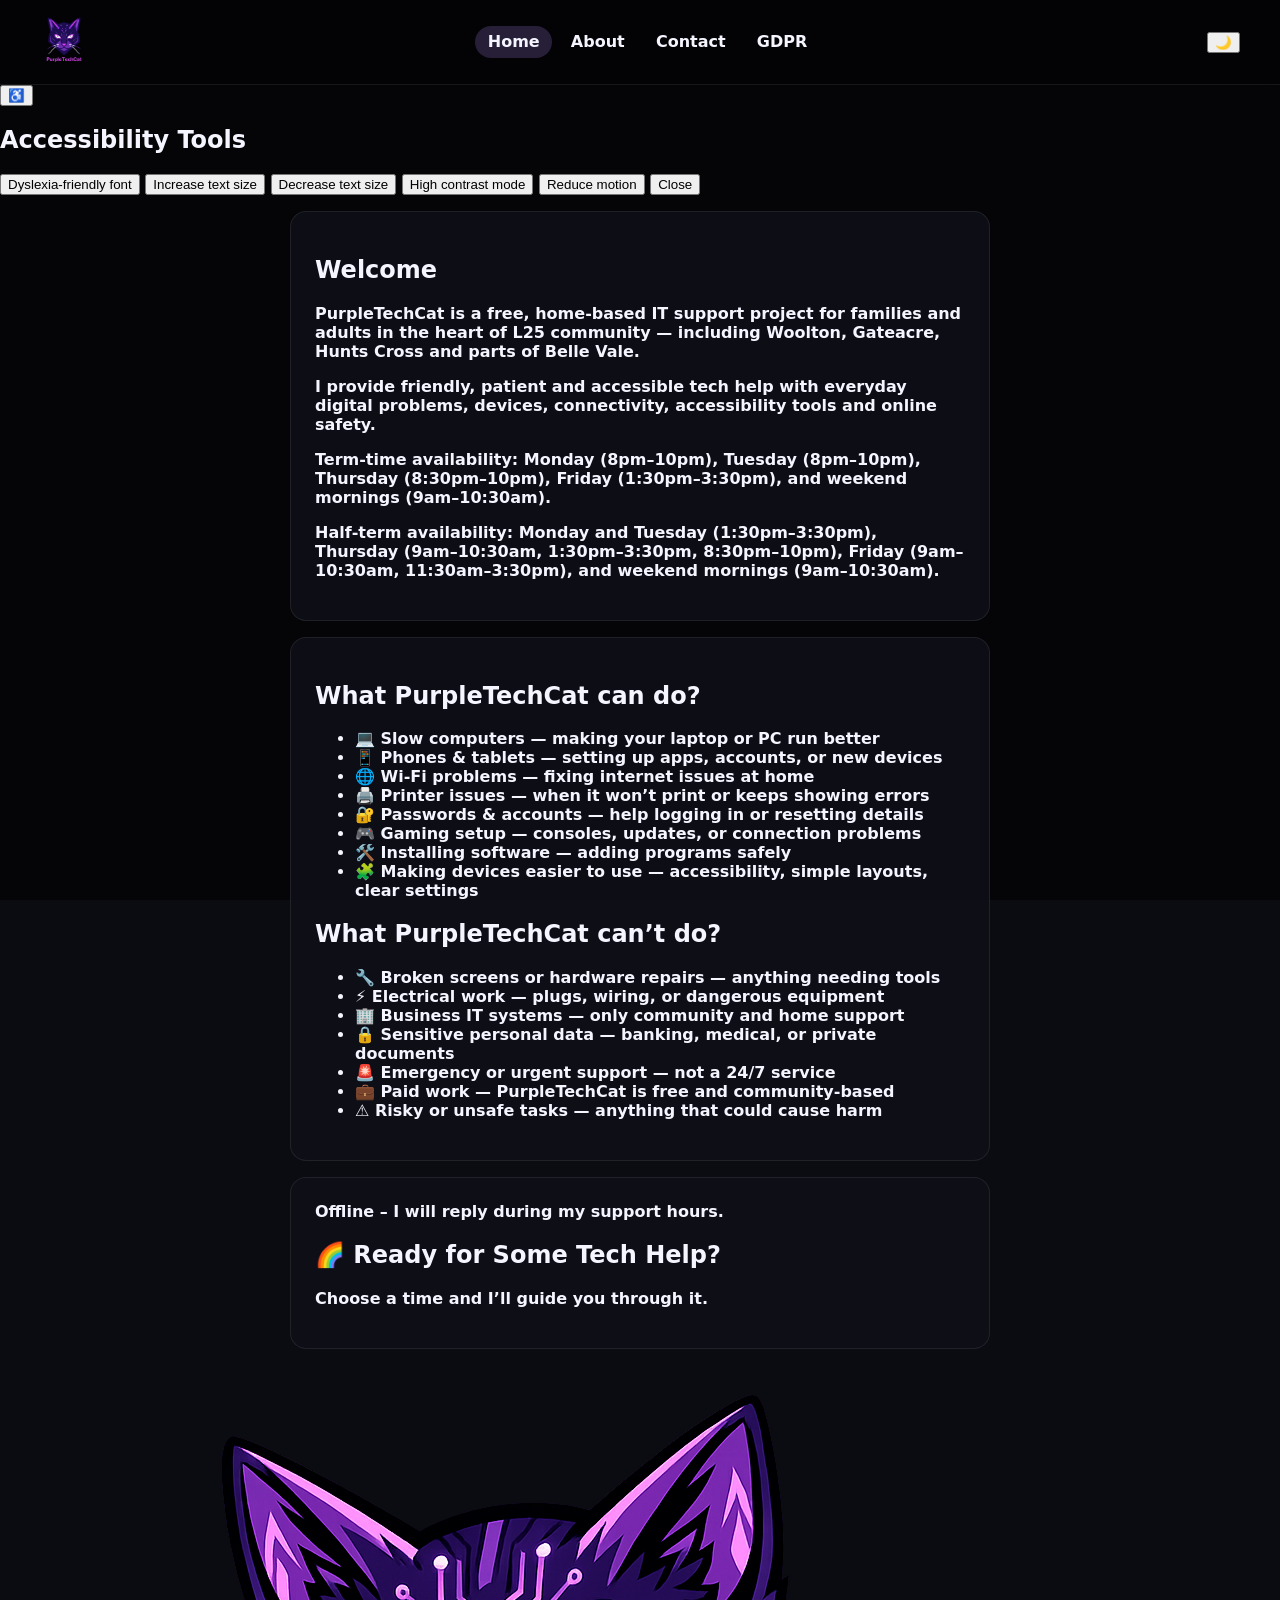
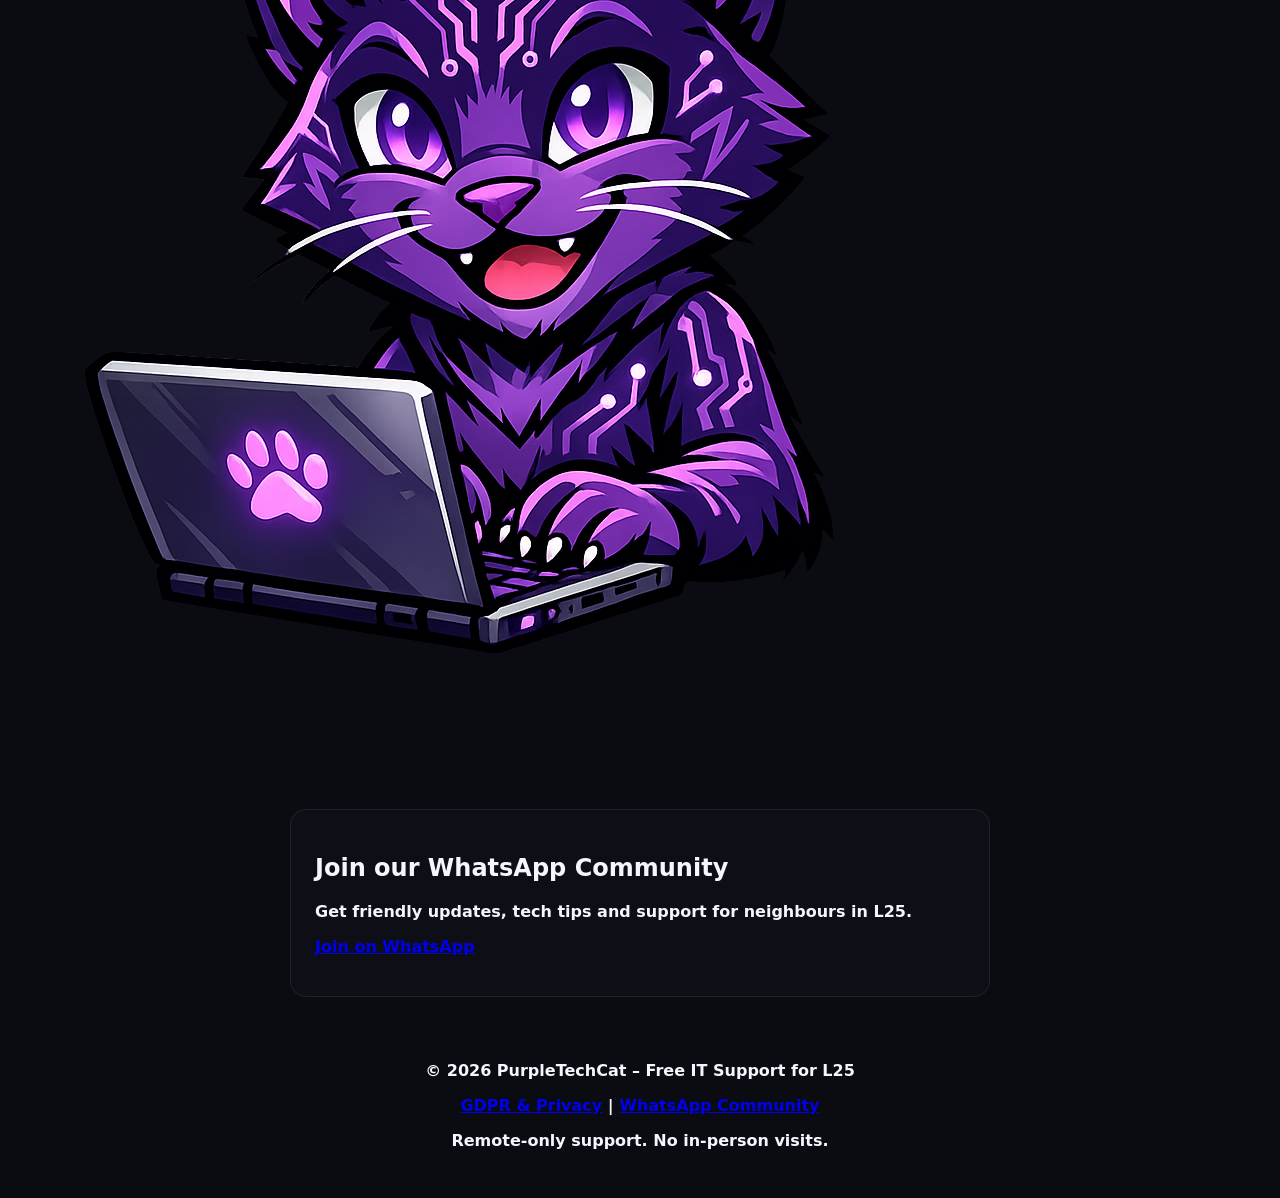
==== commit b63754da: "Update project description in index.html" ====
--- a/index.html
+++ b/index.html
@@ -49,7 +49,7 @@
 
     <section class="card">
       <h1>Welcome</h1>
-      <p>PurpleTechCat is a free, home‑based IT support project for families and adults in the L25 community — including Woolton, Gateacre, Hunts Cross and parts of Belle Vale.</p>
+      <p>PurpleTechCat is a free, home‑based IT support project for families and adults in the heart of L25 community — including Woolton, Gateacre, Hunts Cross and parts of Belle Vale.</p>
 <p>I provide friendly, patient and accessible tech help with everyday digital problems, devices, connectivity, accessibility tools and online safety.</p>
 
 <p><strong>Term‑time availability:</strong> 
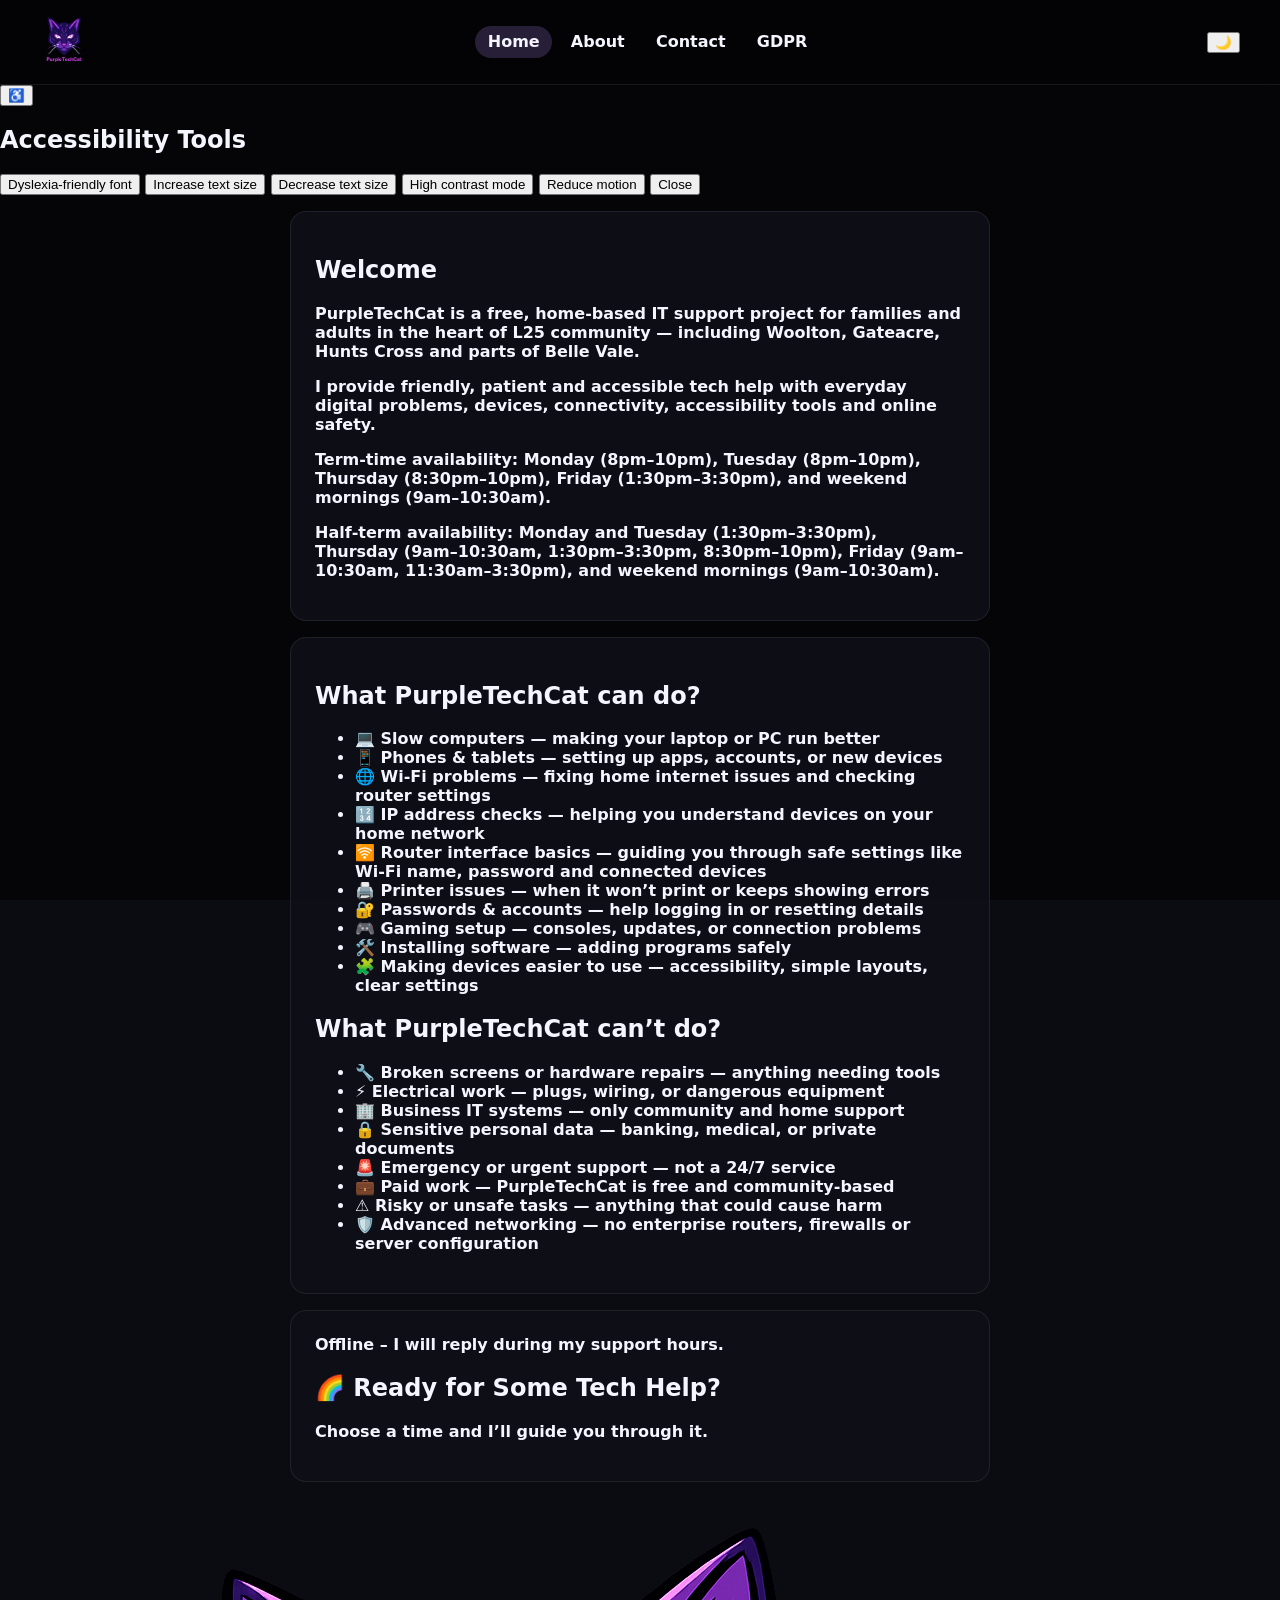
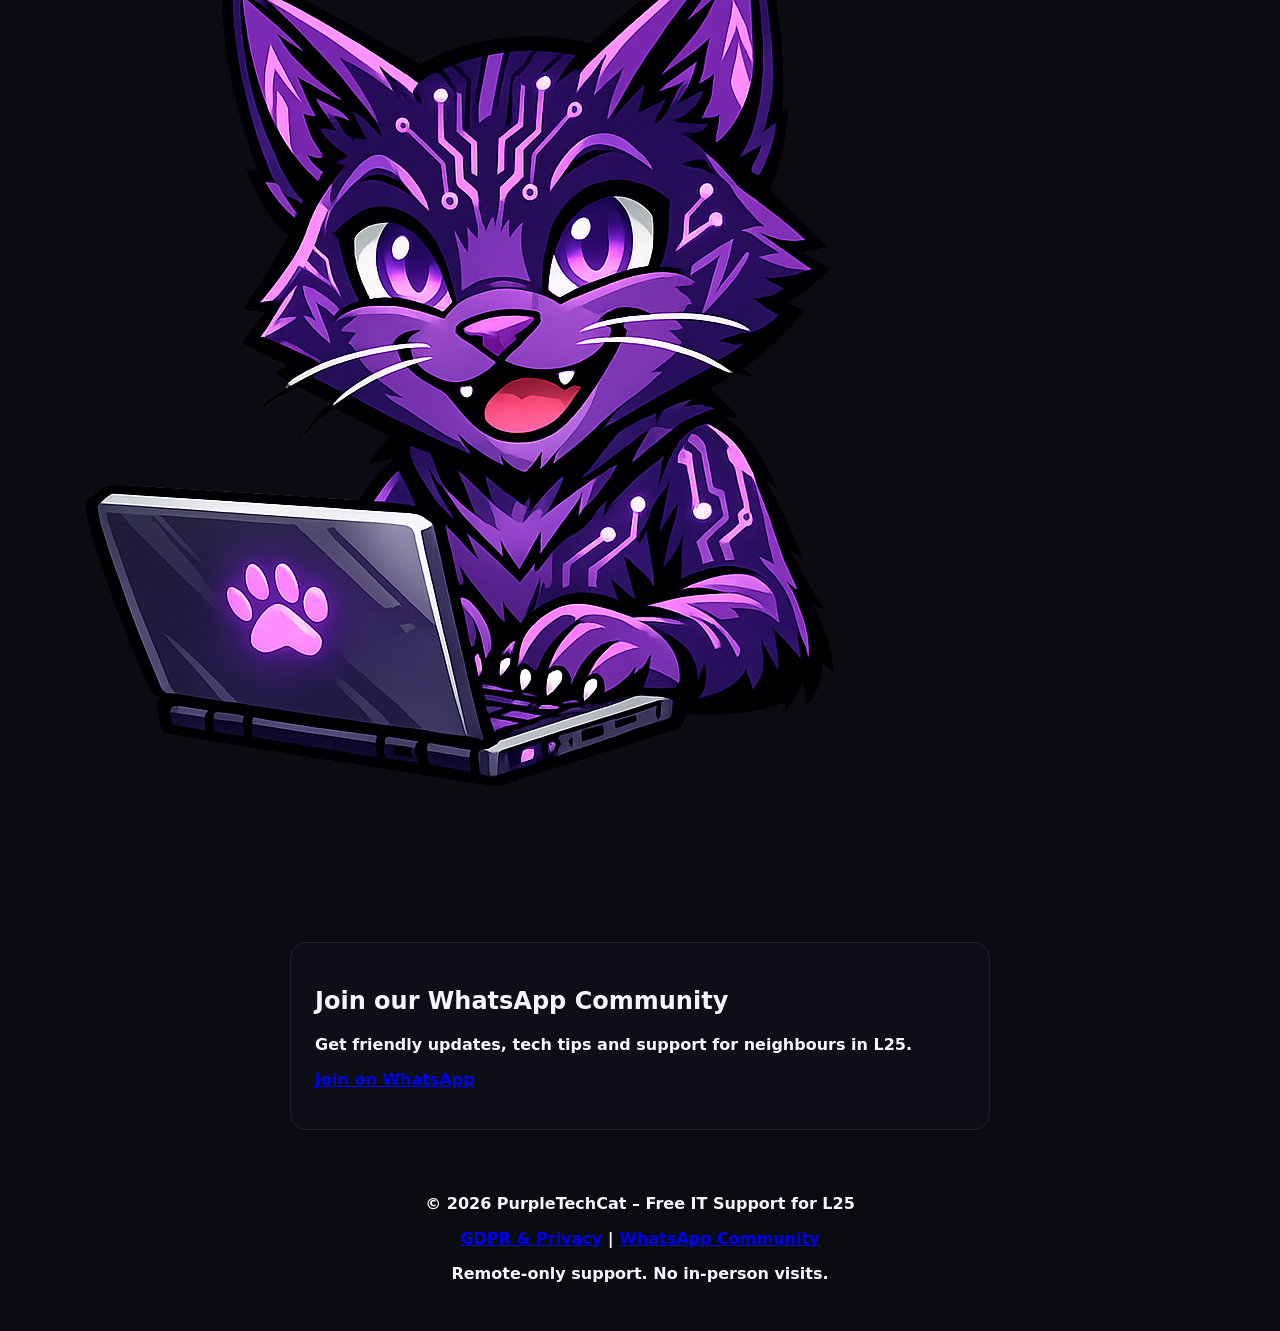
==== commit 1a757aa6: "Update services and limitations for PurpleTechCat Added additional services and clarified limitation" ====
--- a/index.html
+++ b/index.html
@@ -61,29 +61,32 @@
     </section>
 
 <section class="card">
-      <h2>What PurpleTechCat can do?</h2>
+  <h2>What PurpleTechCat can do?</h2>
   <ul>
-<li>💻 Slow computers — making your laptop or PC run better</li>
-<li>📱 Phones & tablets — setting up apps, accounts, or new devices</li>
-<li>🌐 Wi‑Fi problems — fixing internet issues at home</li>
-<li>🖨️ Printer issues — when it won’t print or keeps showing errors</li>
-<li>🔐 Passwords & accounts — help logging in or resetting details</li>
-<li>🎮 Gaming setup — consoles, updates, or connection problems</li>
-<li>🛠️ Installing software — adding programs safely</li>
-<li>🧩 Making devices easier to use — accessibility, simple layouts, clear settings</li>
+    <li>💻 Slow computers — making your laptop or PC run better</li>
+    <li>📱 Phones & tablets — setting up apps, accounts, or new devices</li>
+    <li>🌐 Wi‑Fi problems — fixing home internet issues and checking router settings</li>
+    <li>🔢 IP address checks — helping you understand devices on your home network</li>
+    <li>🛜 Router interface basics — guiding you through safe settings like Wi‑Fi name, password and connected devices</li>
+    <li>🖨️ Printer issues — when it won’t print or keeps showing errors</li>
+    <li>🔐 Passwords & accounts — help logging in or resetting details</li>
+    <li>🎮 Gaming setup — consoles, updates, or connection problems</li>
+    <li>🛠️ Installing software — adding programs safely</li>
+    <li>🧩 Making devices easier to use — accessibility, simple layouts, clear settings</li>
   </ul>
 
   <h2>What PurpleTechCat can’t do?</h2>
   <ul>
-<li>🔧 Broken screens or hardware repairs — anything needing tools</li>
-<li>⚡ Electrical work — plugs, wiring, or dangerous equipment</li>
-<li>🏢 Business IT systems — only community and home support</li>
-<li>🔒 Sensitive personal data — banking, medical, or private documents</li>
-<li>🚨 Emergency or urgent support — not a 24/7 service</li>
-<li>💼 Paid work — PurpleTechCat is free and community‑based</li>
-<li>⚠️ Risky or unsafe tasks — anything that could cause harm</li>
+    <li>🔧 Broken screens or hardware repairs — anything needing tools</li>
+    <li>⚡ Electrical work — plugs, wiring, or dangerous equipment</li>
+    <li>🏢 Business IT systems — only community and home support</li>
+    <li>🔒 Sensitive personal data — banking, medical, or private documents</li>
+    <li>🚨 Emergency or urgent support — not a 24/7 service</li>
+    <li>💼 Paid work — PurpleTechCat is free and community‑based</li>
+    <li>⚠️ Risky or unsafe tasks — anything that could cause harm</li>
+    <li>🛡️ Advanced networking — no enterprise routers, firewalls or server configuration</li>
   </ul>
-    </section>
+</section>
     
     <section class="support-row">
 
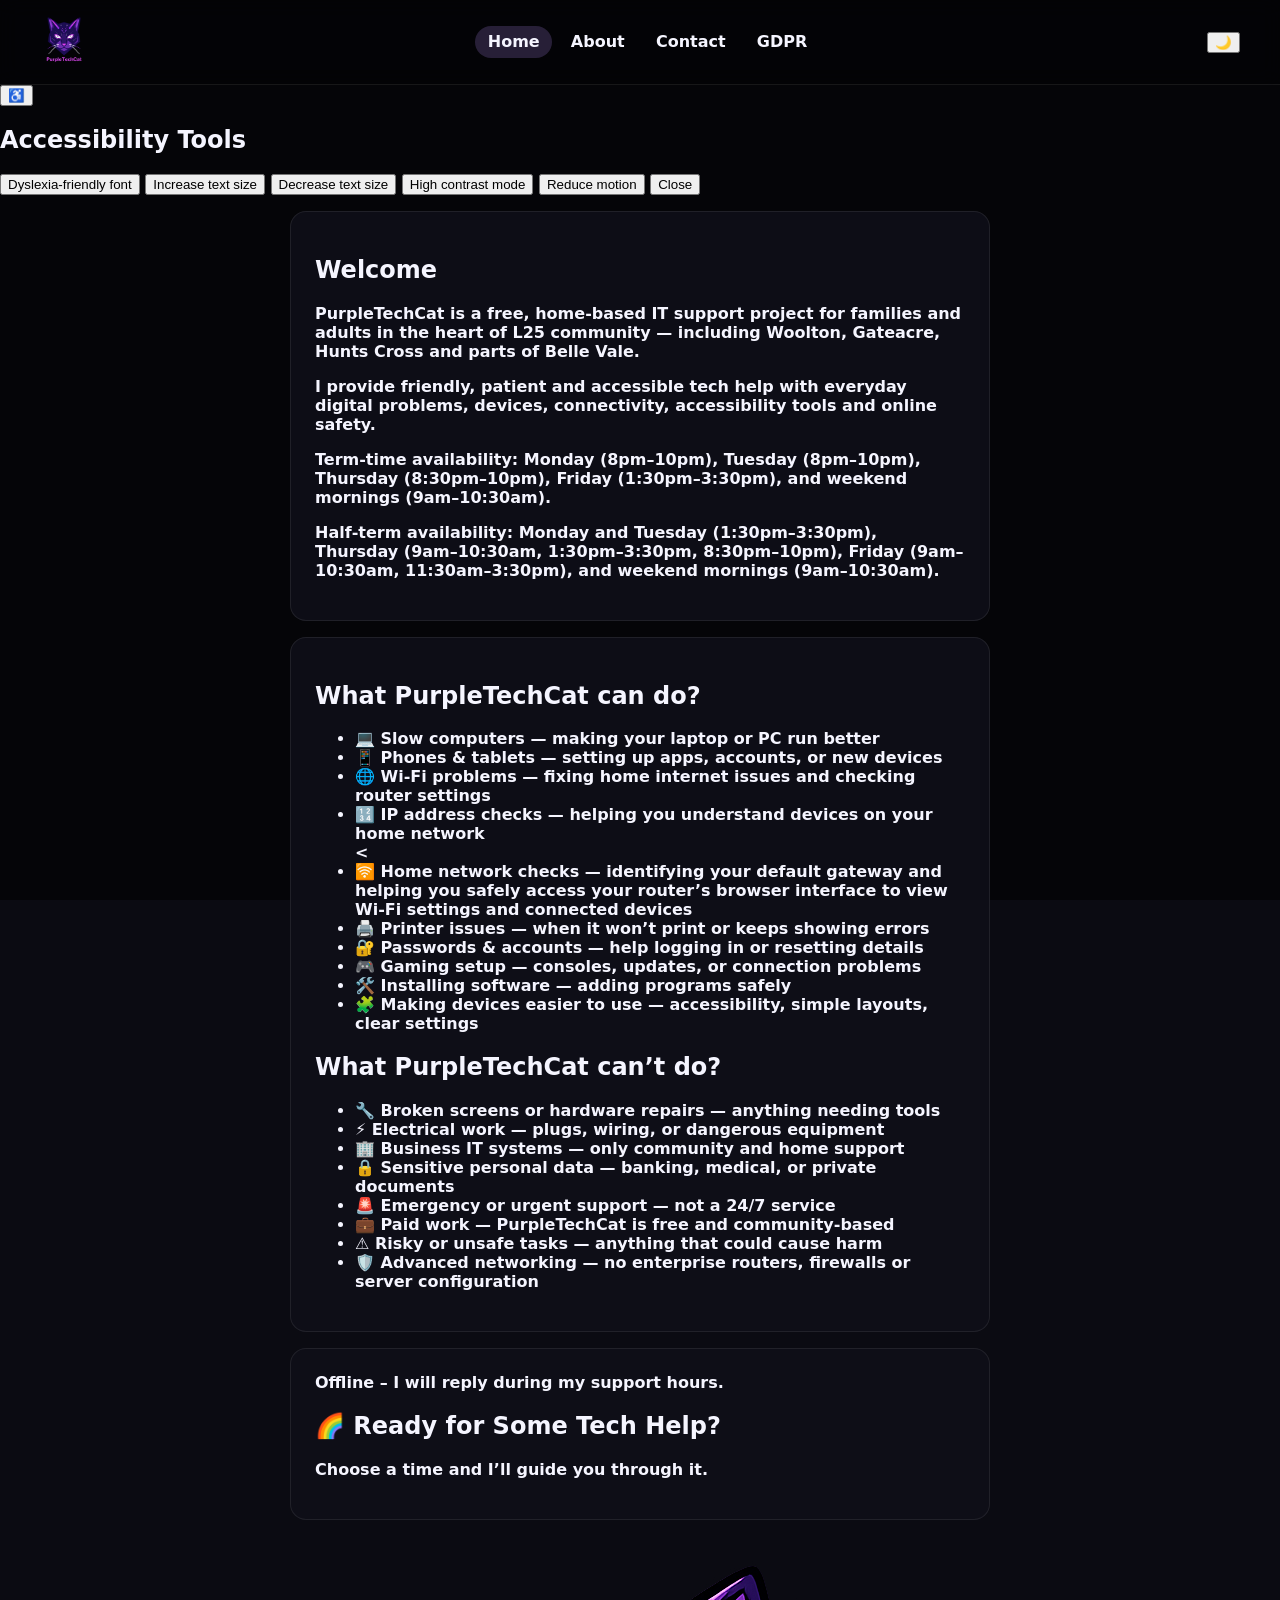
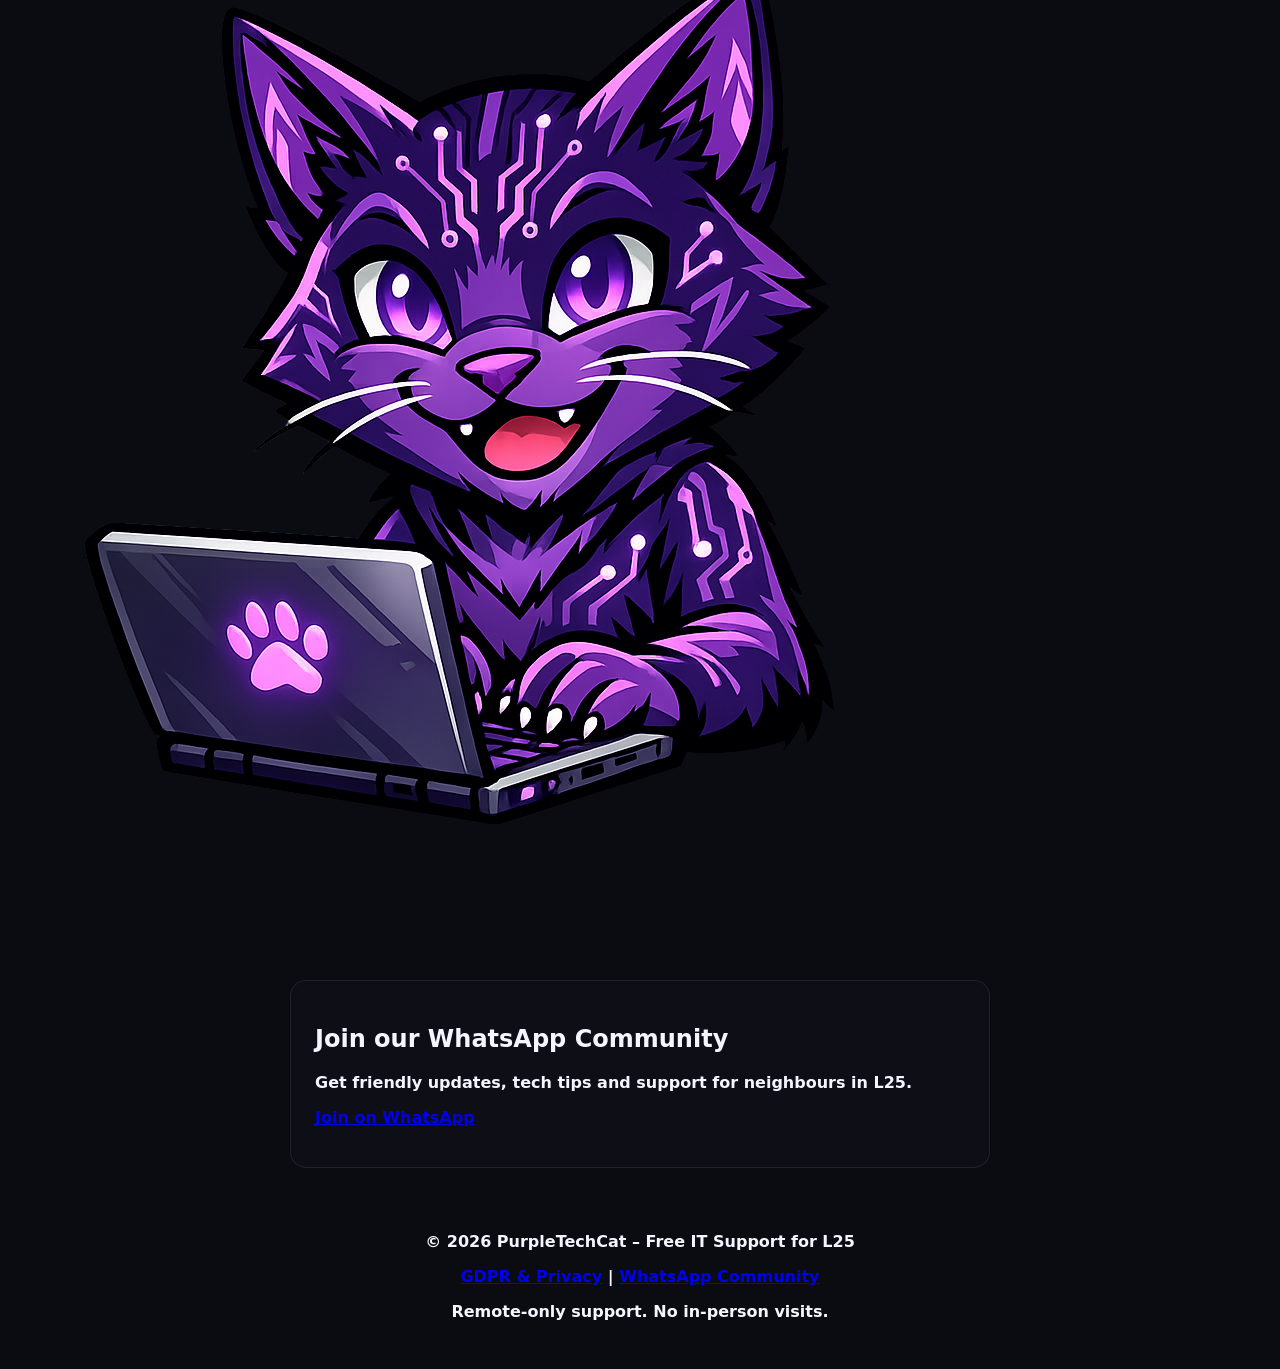
==== commit 99c9130f: "Update router interface guidance in index.html" ====
--- a/index.html
+++ b/index.html
@@ -67,7 +67,7 @@
     <li>📱 Phones & tablets — setting up apps, accounts, or new devices</li>
     <li>🌐 Wi‑Fi problems — fixing home internet issues and checking router settings</li>
     <li>🔢 IP address checks — helping you understand devices on your home network</li>
-    <li>🛜 Router interface basics — guiding you through safe settings like Wi‑Fi name, password and connected devices</li>
+    <<li>🛜 Home network checks — identifying your default gateway and helping you safely access your router’s browser interface to view Wi‑Fi settings and connected devices</li>
     <li>🖨️ Printer issues — when it won’t print or keeps showing errors</li>
     <li>🔐 Passwords & accounts — help logging in or resetting details</li>
     <li>🎮 Gaming setup — consoles, updates, or connection problems</li>
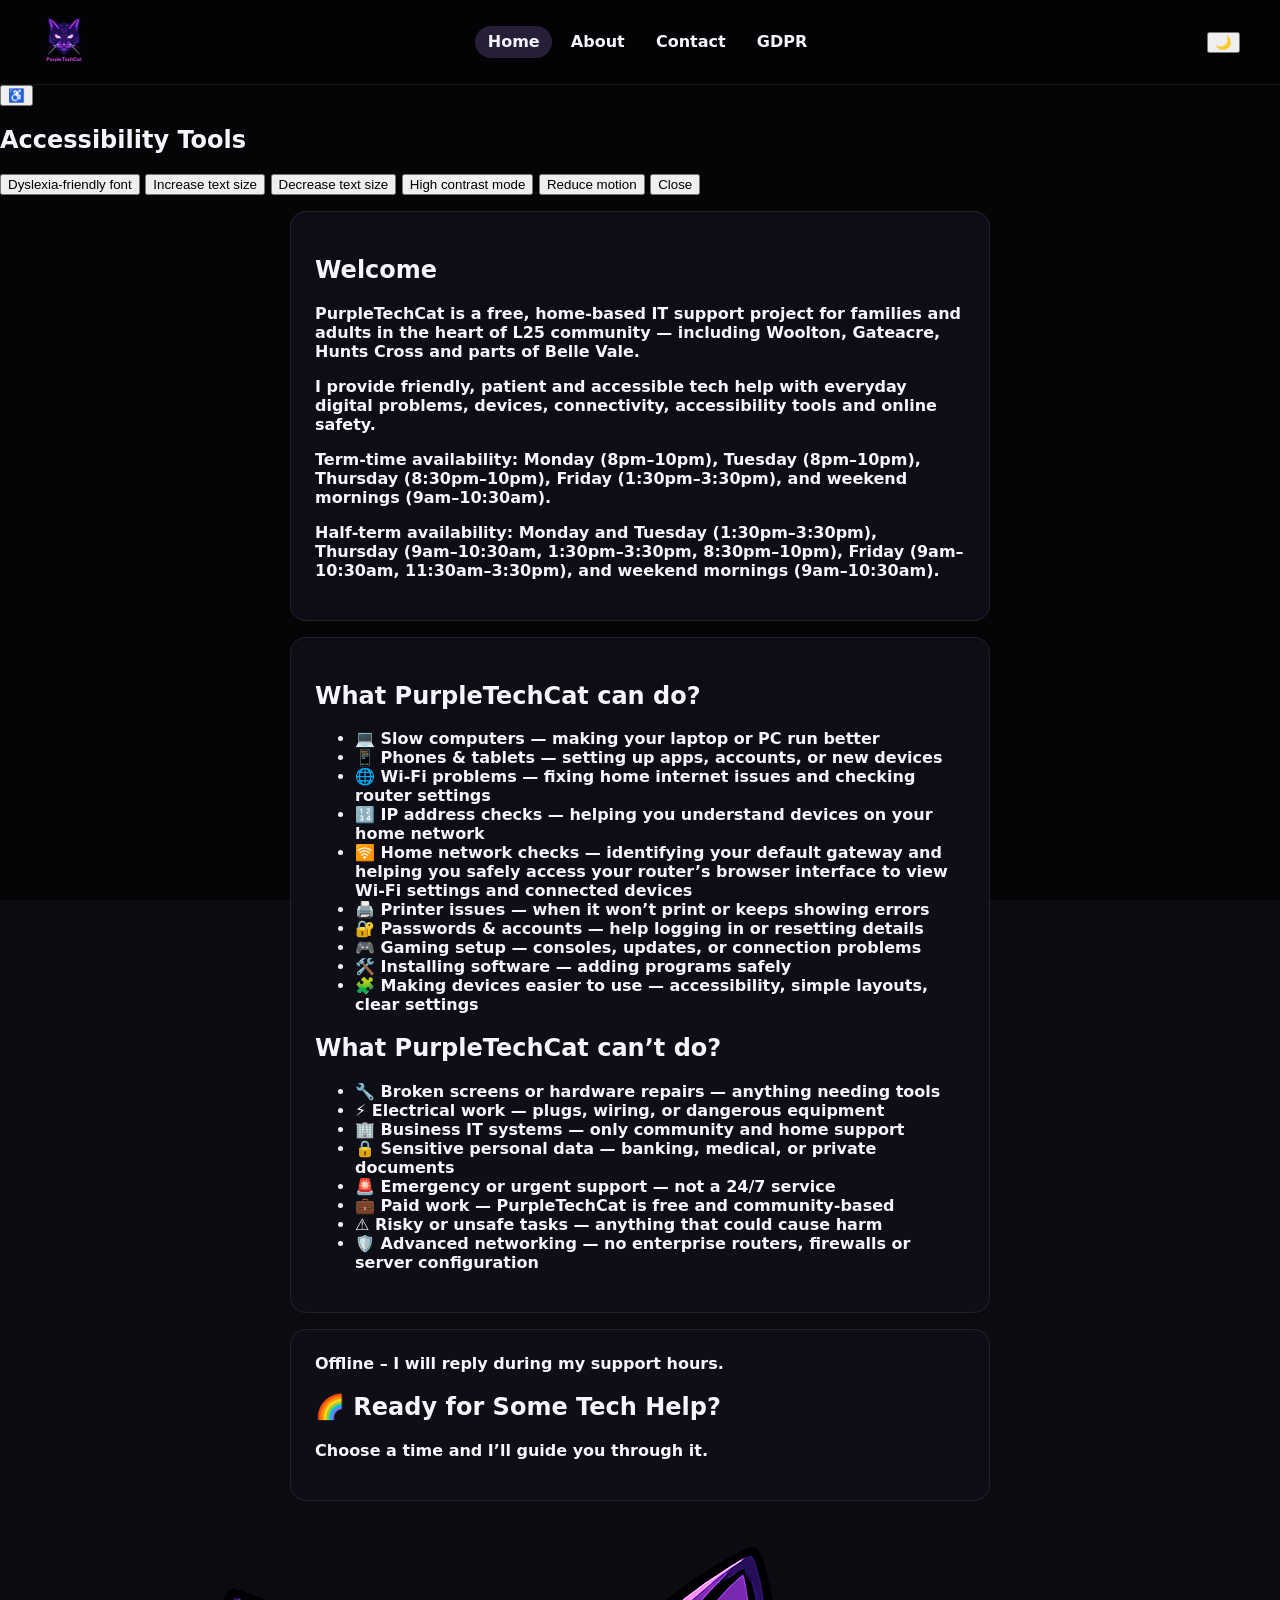
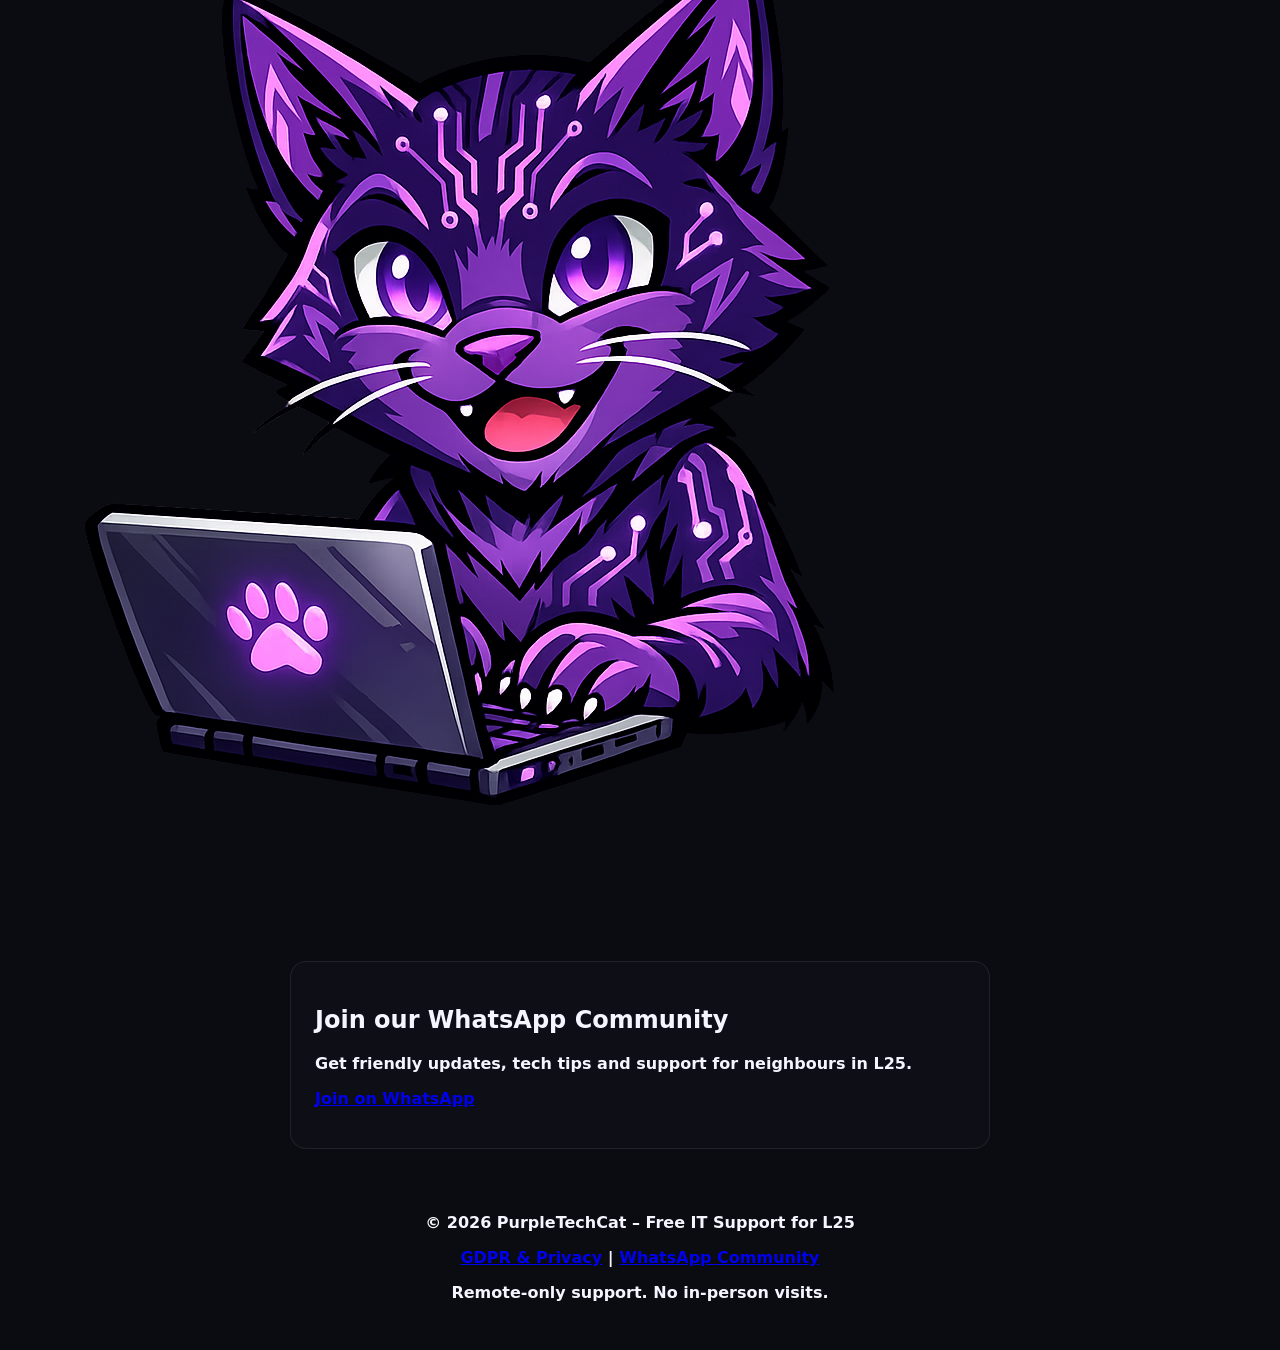
==== commit 09e299cb: "Fix HTML list item formatting in index.html" ====
--- a/index.html
+++ b/index.html
@@ -67,7 +67,7 @@
     <li>📱 Phones & tablets — setting up apps, accounts, or new devices</li>
     <li>🌐 Wi‑Fi problems — fixing home internet issues and checking router settings</li>
     <li>🔢 IP address checks — helping you understand devices on your home network</li>
-    <<li>🛜 Home network checks — identifying your default gateway and helping you safely access your router’s browser interface to view Wi‑Fi settings and connected devices</li>
+    <li>🛜 Home network checks — identifying your default gateway and helping you safely access your router’s browser interface to view Wi‑Fi settings and connected devices</li>
     <li>🖨️ Printer issues — when it won’t print or keeps showing errors</li>
     <li>🔐 Passwords & accounts — help logging in or resetting details</li>
     <li>🎮 Gaming setup — consoles, updates, or connection problems</li>
